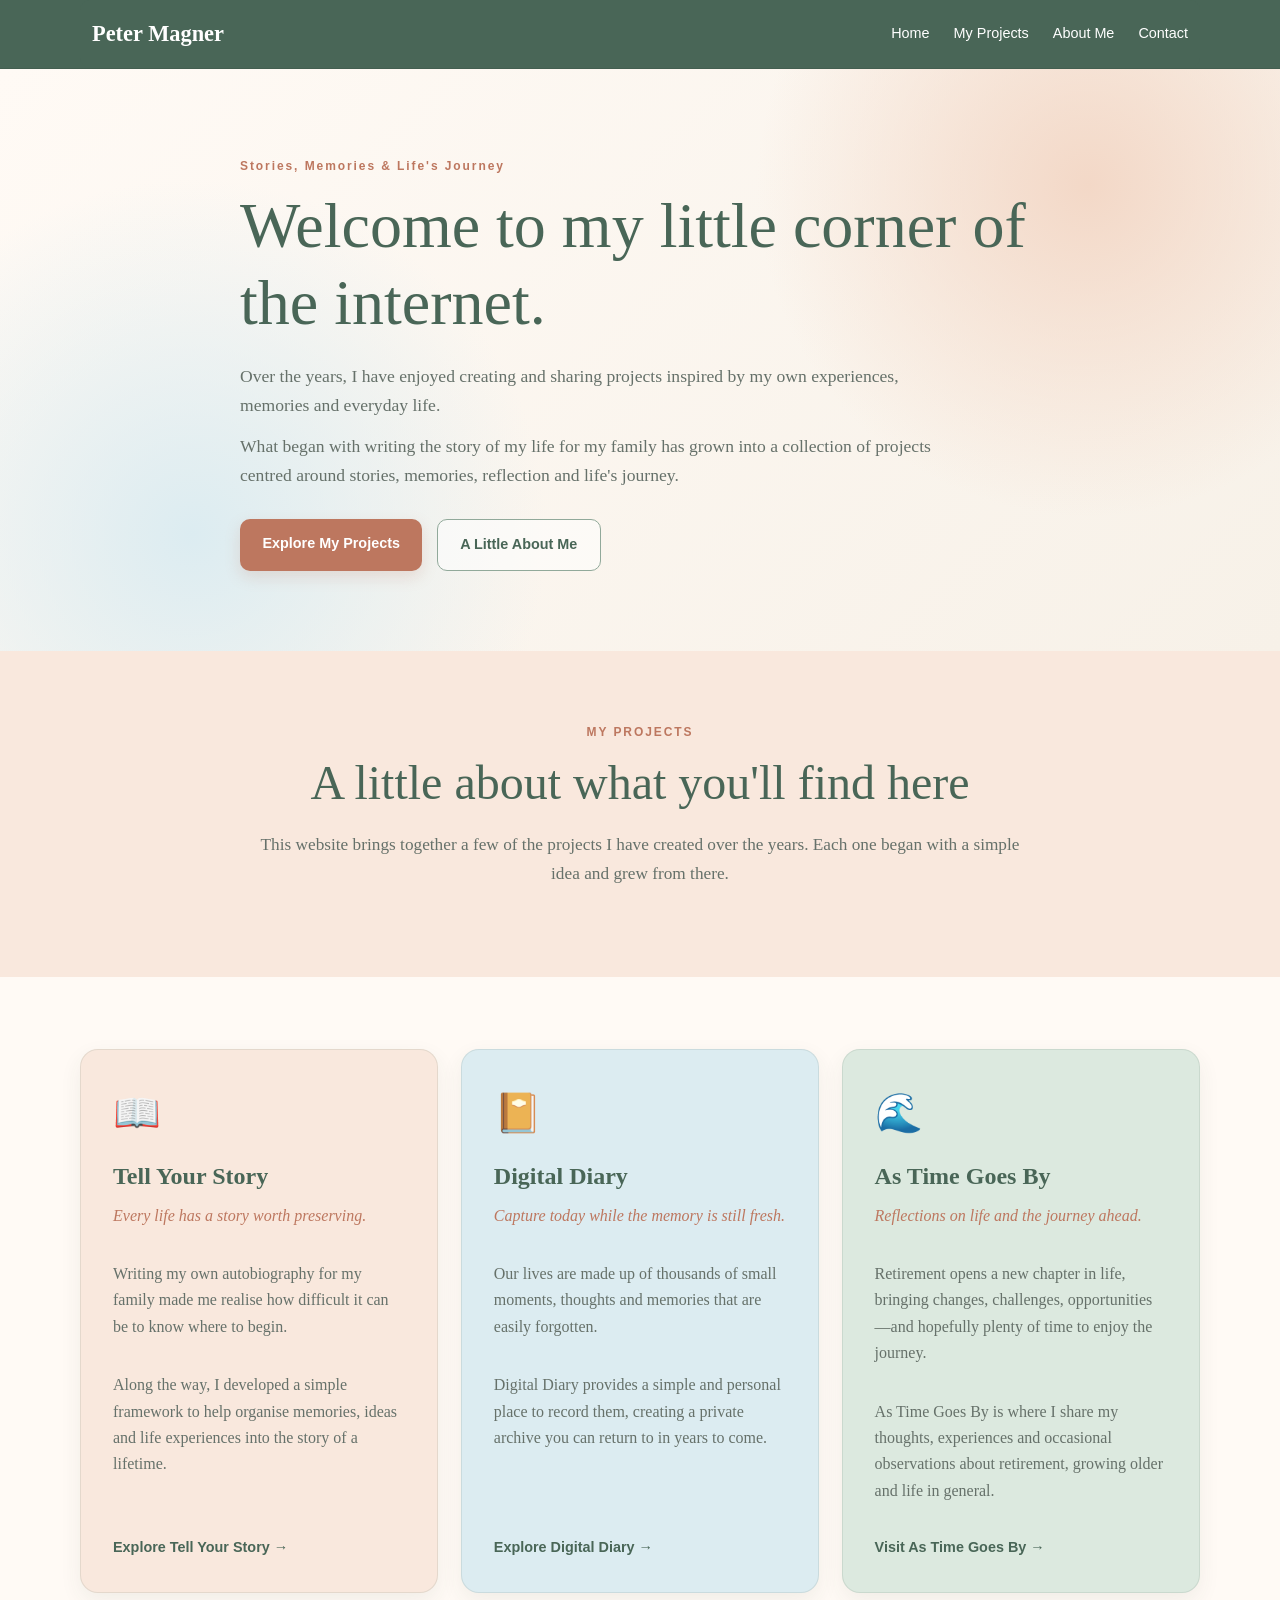
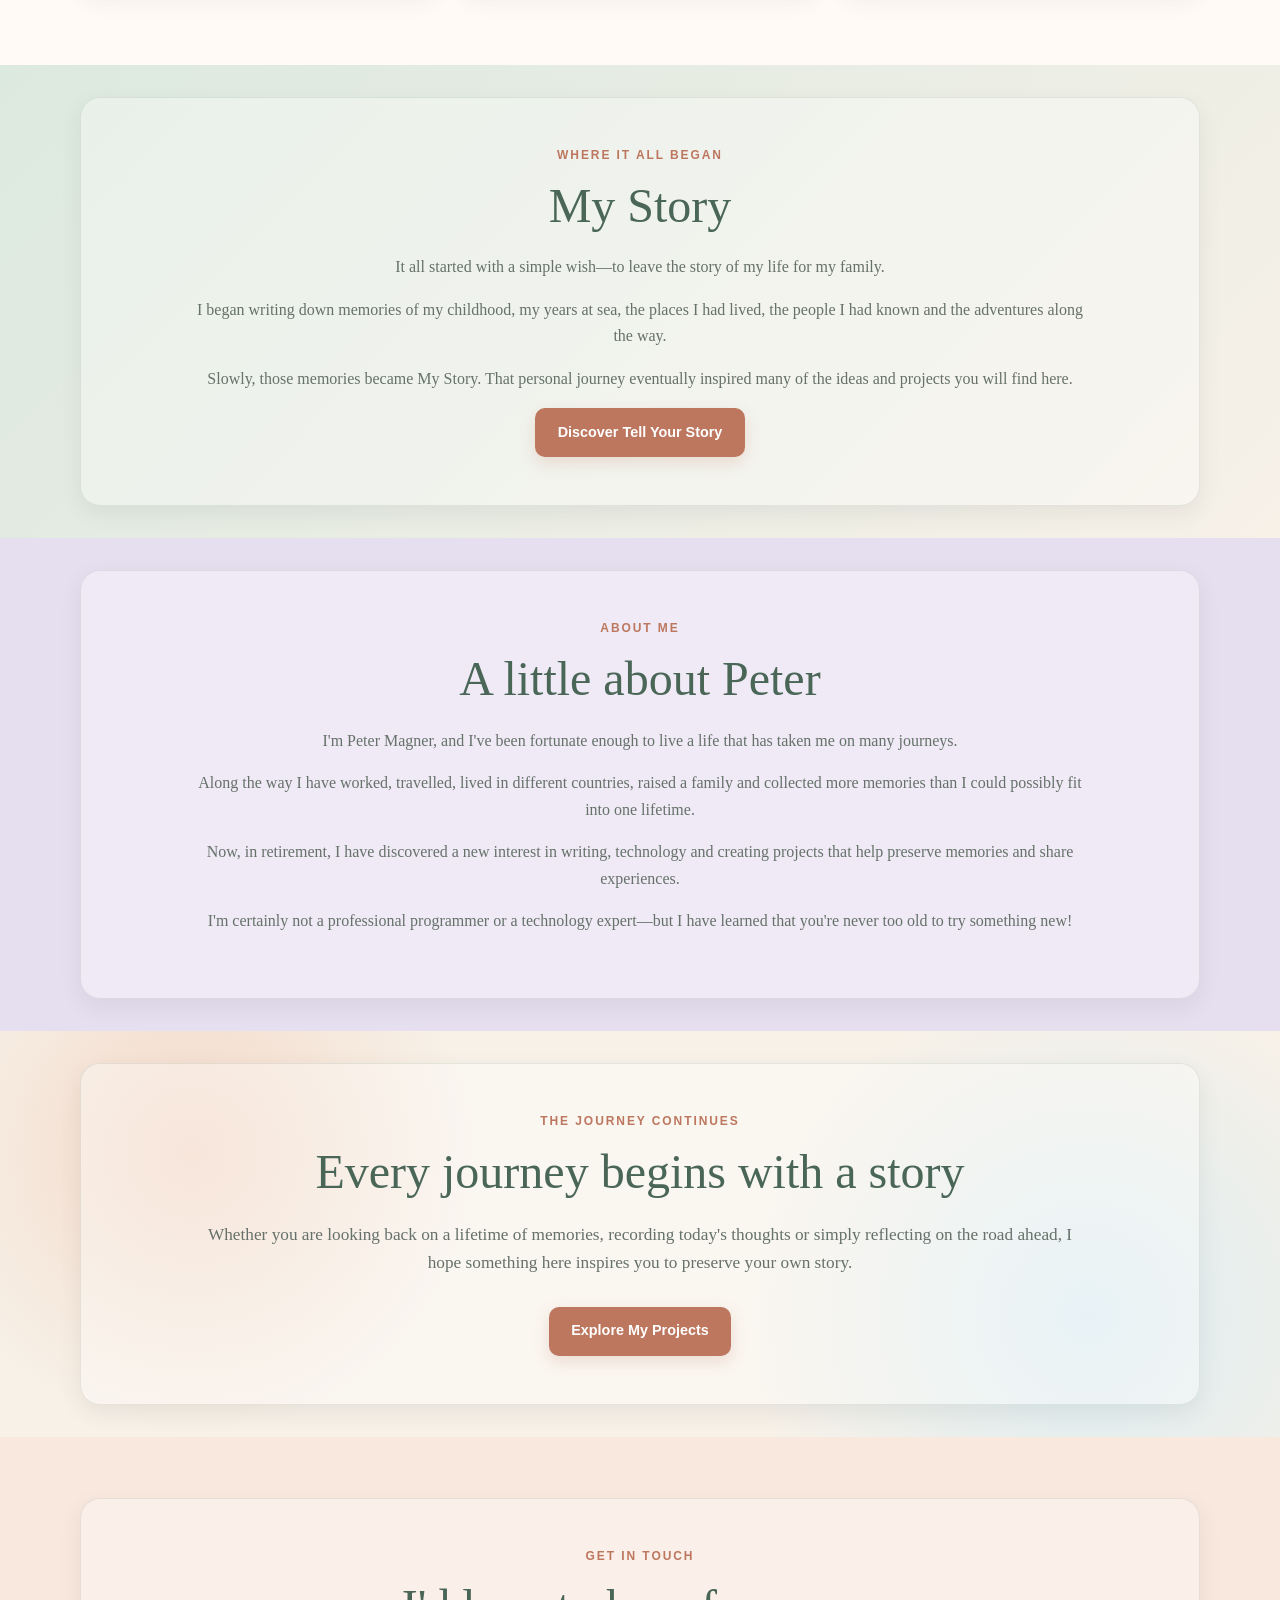
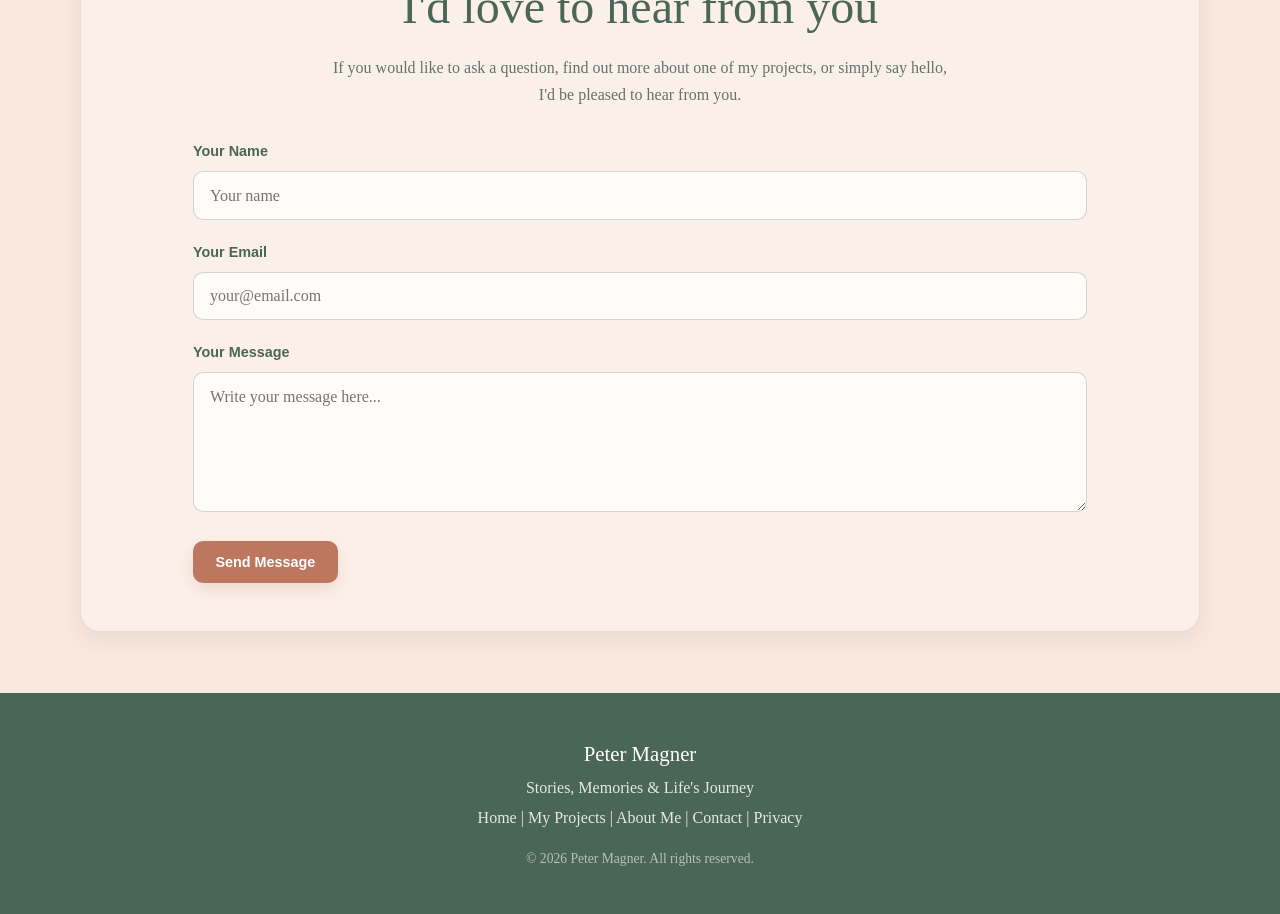
==== index.html @ 76f348f9 "Improve SEO metadata and sitemap" ====
<!DOCTYPE html>
<html lang="en">
<head>
  <meta charset="UTF-8">
  <meta name="viewport" content="width=device-width, initial-scale=1.0">

  <!-- Basic SEO -->
  <meta name="description" content="Peter Magner's personal home on the web. Explore projects about writing your life story, preserving memories, keeping a digital diary and reflections on retirement and life.">

  <meta name="author" content="Peter Magner">
  <meta name="robots" content="index, follow">
  <link rel="canonical" href="https://petermagner.com/">

  <meta property="og:url" content="https://petermagner.com/">
  <meta property="og:site_name" content="Peter Magner">

  <!-- Open Graph / Social Sharing -->
  <meta property="og:title" content="Peter Magner | Stories, Memories & Life's Journey">
  <meta property="og:description" content="Stories, memories, life and the projects created to help preserve them. Explore Tell Your Story, Digital Diary and As Time Goes By.">
  <meta property="og:type" content="website">
  <meta name="twitter:card" content="summary_large_image">
  <meta name="twitter:title" content="Peter Magner | Stories, Memories & Life's Journey">
  <meta name="twitter:description" content="Stories, memories and life's journey. Explore Peter Magner's projects for preserving and sharing life's stories.">
  <meta name="twitter:image" content="https://petermagner.com/images/peter-magner-sharing.png">
  <!-- Social sharing image -->
  <meta property="og:image" content="https://petermagner.com/images/peter-magner-sharing.png">

  <title>Peter Magner | Stories, Memories & Life's Journey</title>
  <link rel="icon" type="image/png" href="images/pm-favicon.png">
  <!-- Favicon and App Icons -->
  <link rel="icon" href="images/favicon.ico">

  <link rel="icon" type="image/png" sizes="16x16"
        href="images/favicon-16x16.png">

  <link rel="icon" type="image/png" sizes="32x32"
        href="images/favicon-32x32.png">

  <link rel="icon" type="image/png" sizes="192x192"
        href="images/favicon-192x192.png">

  <link rel="icon" type="image/png" sizes="512x512"
        href="images/favicon-512x512.png">
  <link rel="stylesheet" href="style.css">
  
</head>

<body>

  <!-- Navigation -->
  <header class="site-header">
    <div class="container nav-container">
      <a href="#" class="logo">Peter Magner</a>

      <nav class="navigation">
        <a href="#home">Home</a>
        <a href="#projects">My Projects</a>
        <a href="#about">About Me</a>
        <a href="#contact">Contact</a>
      </nav>
    </div>
  </header>

  <main>

    <!-- Hero -->
    <section id="home" class="hero">
      <div class="container hero-content">
        <p class="eyebrow">Stories, Memories & Life's Journey</p>

        <h1>Welcome to my little corner of the internet.</h1>

        <p class="hero-text">
          Over the years, I have enjoyed creating and sharing projects inspired
          by my own experiences, memories and everyday life.
        </p>

        <p class="hero-text">
          What began with writing the story of my life for my family has grown
          into a collection of projects centred around stories, memories,
          reflection and life's journey.
        </p>

        <div class="hero-buttons">
          <a href="#projects" class="button button-primary">Explore My Projects</a>
          <a href="#about" class="button button-secondary">A Little About Me</a>
        </div>
      </div>
    </section>


    <!-- Introduction -->
    <section class="section introduction">
      <div class="container narrow">
        <p class="eyebrow">MY PROJECTS</p>

        <h2>A little about what you'll find here</h2>

        <p>
          This website brings together a few of the projects I have created over
          the years. Each one began with a simple idea and grew from there.
        </p>
      </div>
    </section>


    <!-- Projects -->
    <section id="projects" class="section projects">
      <div class="container">
        <div class="project-grid">

          <!-- Tell Your Story -->
          <article class="project-card">
            <div class="project-icon">📖</div>
            <h3>Tell Your Story</h3>
            <p class="project-tagline">Every life has a story worth preserving.</p>

            <p>
              Writing my own autobiography for my family made me realise how
              difficult it can be to know where to begin.
            </p>

            <p>
              Along the way, I developed a simple framework to help organise
              memories, ideas and life experiences into the story of a lifetime.
            </p>

            <a href="https://pmnoos.github.io/autobiography-landing/" class="text-link">
              Explore Tell Your Story →
            </a>
          </article>


          <!-- Digital Diary -->
          <article class="project-card">
            <div class="project-icon">📔</div>
            <h3>Digital Diary</h3>
            <p class="project-tagline">Capture today while the memory is still fresh.</p>

            <p>
              Our lives are made up of thousands of small moments, thoughts and
              memories that are easily forgotten.
            </p>

            <p>
              Digital Diary provides a simple and personal place to record them,
              creating a private archive you can return to in years to come.
            </p>

            <a href="https://pmnoos.github.io/diary_app-landing/" class="text-link">
              Explore Digital Diary →
            </a>
          </article>


          <!-- As Time Goes By -->
          <article class="project-card">
            <div class="project-icon">🌊</div>
            <h3>As Time Goes By</h3>
            <p class="project-tagline">Reflections on life and the journey ahead.</p>

            <p>
              Retirement opens a new chapter in life, bringing changes,
              challenges, opportunities—and hopefully plenty of time to enjoy
              the journey.
            </p>

            <p>
              As Time Goes By is where I share my thoughts, experiences and
              occasional observations about retirement, growing older and life
              in general.
            </p>

            <a href="https://blog-1b30f3bf.fastapicloud.dev/" class="text-link">
              Visit As Time Goes By →
            </a>
          </article>

        </div>
      </div>
    </section>


    <!-- Where It All Began -->
    <section class="section story-origin">
      <div class="container">
        <div class="feature-panel">
        <p class="eyebrow">WHERE IT ALL BEGAN</p>

        <h2>My Story</h2>

        <p>
          It all started with a simple wish—to leave the story of my life for
          my family.
        </p>

        <p>
          I began writing down memories of my childhood, my years at sea, the
          places I had lived, the people I had known and the adventures along
          the way.
        </p>

        <p>
          Slowly, those memories became My Story. That personal journey
          eventually inspired many of the ideas and projects you will find here.
        </p>

        <a href="https://pmnoos.github.io/autobiography-landing/" class="button button-primary">
          Discover Tell Your Story
        </a>
        </div>
      </div>
    </section>


    <!-- About -->
    <section id="about" class="section about">
      <div class="container">
        <div class="feature-panel">
        <p class="eyebrow">ABOUT ME</p>

        <h2>A little about Peter</h2>

        <p>
          I'm Peter Magner, and I've been fortunate enough to live a life that
          has taken me on many journeys.
        </p>

        <p>
          Along the way I have worked, travelled, lived in different countries,
          raised a family and collected more memories than I could possibly fit
          into one lifetime.
        </p>

        <p>
          Now, in retirement, I have discovered a new interest in writing,
          technology and creating projects that help preserve memories and
          share experiences.
        </p>

        <p>
          I'm certainly not a professional programmer or a technology expert—but
          I have learned that you're never too old to try something new!
        </p>
        </div>
      </div>
    </section>


    <!-- Closing -->
    <!-- Closing -->
<section class="section closing">
      <div class="container">
        <div class="feature-panel">
        <p class="eyebrow">THE JOURNEY CONTINUES</p>

        <h2>Every journey begins with a story</h2>

        <p>
          Whether you are looking back on a lifetime of memories, recording
          today's thoughts or simply reflecting on the road ahead, I hope
          something here inspires you to preserve your own story.
        </p>

        <a href="#projects" class="button button-primary">Explore My Projects</a>
        </div>
      </div>
    </section>
<!-- Contact -->
<section id="contact" class="section contact">
  <div class="container">
    <div class="feature-panel contact-panel">

      <p class="eyebrow">GET IN TOUCH</p>

      <h2>I'd love to hear from you</h2>

      <p class="contact-intro">
        If you would like to ask a question, find out more about one of my
        projects, or simply say hello, I'd be pleased to hear from you.
      </p>

      <form
        class="contact-form"
        action="https://formspree.io/f/xvkpyqal"
        method="POST"
>

        <div class="form-group">
          <label for="name">Your Name</label>
          <input
            type="text"
            id="name"
            name="name"
            placeholder="Your name"
            required
          >
        </div>

        <div class="form-group">
          <label for="email">Your Email</label>
          <input
            type="email"
            id="email"
            name="email"
            placeholder="your@email.com"
            required
          >
        </div>

        <div class="form-group">
          <label for="message">Your Message</label>
          <textarea
            id="message"
            name="message"
            rows="6"
            placeholder="Write your message here..."
            required
          ></textarea>
        </div>

        <button type="submit" class="button button-primary">
          Send Message
        </button>

      </form>

    </div>
  </div>
</section>
  </main>


  <!-- Footer -->
<footer class="site-footer">
  <div class="container">

    <p class="footer-name">Peter Magner</p>

    <p class="footer-tagline">
      Stories, Memories & Life's Journey
    </p>

    <nav class="footer-nav" aria-label="Footer navigation">
      <a href="#home">Home</a> |
      <a href="#projects">My Projects</a> |
      <a href="#about">About Me</a> |
      <a href="#contact">Contact</a> |
      <a href="privacy.html">Privacy</a>
    </nav>

    <p class="copyright">
      © 2026 Peter Magner. All rights reserved.
    </p>

  </div>
</footer>

</body>
</html>
---- style.css ----
/* ========================================
   Peter Magner – Personal Website
   Stories, Memories & Life's Journey
   ======================================== */

:root {
  --cream: #f7f1e8;
  --warm-white: #fffaf5;
  --peach: #f3d8c7;
  --peach-light: #f9e8dd;
  --sage-light: #dce9df;
  --sage: #91a99a;
  --sage-dark: #496657;
  --blue-light: #dcecf1;
  --blue: #7fa6b2;
  --lavender: #e6dff0;
  --terracotta: #bd775f;
  --gold: #d6ad63;
  --text: #3d4842;
  --muted-text: #66716a;
  --border: rgba(73, 102, 87, 0.12);
}

* {
  box-sizing: border-box;
}

html {
  scroll-behavior: smooth;
}

body {
  margin: 0;
  font-family: Georgia, "Times New Roman", serif;
  background: var(--cream);
  color: var(--text);
  line-height: 1.65;
}

a {
  color: inherit;
  text-decoration: none;
}

.container {
  width: min(1120px, 90%);
  margin: 0 auto;
}

.narrow {
  width: min(760px, 90%);
}

/* ---------- Navigation ---------- */

.site-header {
  width: 100%;
  background: var(--sage-dark); 
  border-bottom: 1px solid rgba(0, 0, 0, 0.08);
  position: sticky;
  top: 0;
  z-index: 100;
}

.nav-container {
  background-color:var(--sage-dark); 
  min-height: 68px;
  display: flex;
  align-items: center;
  justify-content: space-between;
  gap: 2rem;
  border-radius: 10px;
  padding-inline: 12px;
}


.logo {
  font-size: 1.4rem;
  font-weight: bold;
  color: #ffffff;
}

.navigation {
  display: flex;
  gap: 1.5rem;
  font-family: Arial, sans-serif;
  font-size: 0.9rem;
  color: #ffffff;
}

.navigation a:hover {
  color: var(--gold-light);
}
/* ---------- Headings ---------- */

.eyebrow {
  margin: 0 0 0.7rem;
  font-family: Arial, sans-serif;
  font-size: 0.75rem;
  font-weight: bold;
  letter-spacing: 0.16em;
  color: var(--terracotta);
}

h1,
h2,
h3 {
  color: var(--sage-dark);
  line-height: 1.2;
}

h1 {
  margin: 0 0 1.25rem;
  font-size: clamp(2.6rem, 5vw, 4.6rem);
  font-weight: normal;
}

h2 {
  margin: 0 0 1.25rem;
  font-size: clamp(2rem, 4vw, 3rem);
  font-weight: normal;
}

h3 {
  margin: 0 0 0.75rem;
  font-size: 1.5rem;
}

/* ---------- Hero ---------- */

.hero {
  padding: 5.5rem 0 5rem;
  background:
    radial-gradient(circle at 85% 20%, var(--peach) 0, transparent 28%),
    radial-gradient(circle at 15% 80%, var(--blue-light) 0, transparent 30%),
    linear-gradient(135deg, var(--warm-white), var(--cream));
}

.hero-content {
  max-width: 800px;
}

.hero-text {
  max-width: 700px;
  margin: 0 0 0.8rem;
  font-size: 1.1rem;
  color: var(--muted-text);
}

.hero-buttons {
  display: flex;
  flex-wrap: wrap;
  gap: 0.9rem;
  margin-top: 1.8rem;
}

/* ---------- Buttons ---------- */

.button {
  display: inline-block;
  padding: 0.8rem 1.4rem;
  border-radius: 10px;
  font-family: Arial, sans-serif;
  font-size: 0.9rem;
  font-weight: bold;
  transition: transform 0.2s ease, background 0.2s ease;
}

.button:hover {
  transform: translateY(-2px);
}

.button-primary {
  background: var(--terracotta);
  color: white;
  box-shadow: 0 6px 16px rgba(189, 119, 95, 0.2);
}

.button-primary:hover {
  background: var(--sage-dark);
}

.button-secondary {
  background: rgba(255, 255, 255, 0.55);
  border: 1px solid var(--sage);
  color: var(--sage-dark);
}

.button-secondary:hover {
  background: var(--sage-light);
}

/* ---------- General Sections ---------- */

.section {
  padding: 4.5rem 0;
}

.story-origin,
.about,
.closing {
  padding: 2rem 0;
}

/* ---------- Introduction ---------- */

.introduction {
  text-align: center;
  background: var(--peach-light);
}

.introduction p:last-child {
  color: var(--muted-text);
  font-size: 1.08rem;
}

/* ---------- Projects ---------- */

.projects {
  background: var(--warm-white);
}

.project-grid {
  display: grid;
  grid-template-columns: repeat(3, 1fr);
  gap: 1.4rem;
}

.project-card {
  display: flex;
  flex-direction: column;
  padding: 2rem;
  border-radius: 18px;
  border: 1px solid var(--border);
  box-shadow: 0 8px 22px rgba(53, 64, 58, 0.07);
  transition: transform 0.25s ease, box-shadow 0.25s ease;
}

/* Give each project its own colour */

.project-card:nth-child(1) {
  background: var(--peach-light);
}

.project-card:nth-child(2) {
  background: var(--blue-light);
}

.project-card:nth-child(3) {
  background: var(--sage-light);
}

.project-card:hover {
  transform: translateY(-5px);
  box-shadow: 0 16px 32px rgba(53, 64, 58, 0.12);
}

.project-icon {
  margin-bottom: 1rem;
  font-size: 2.4rem;
}

.project-tagline {
  margin-top: 0;
  font-style: italic;
  color: var(--terracotta);
}

.project-card p:not(.project-tagline) {
  color: var(--muted-text);
}

.text-link {
  margin-top: auto;
  padding-top: 1rem;
  font-family: Arial, sans-serif;
  font-size: 0.9rem;
  font-weight: bold;
  color: var(--sage-dark);
}

.text-link:hover {
  color: var(--terracotta);
}
/* ---------- Large Feature Panels ---------- */

.feature-panel {
  width: 100%;
  max-width: 1120px;
  margin: 0 auto;
  padding: 3rem 10%;
  text-align: center;
  border-radius: 20px;
  border: 1px solid var(--border);
  box-shadow: 0 8px 22px rgba(53, 64, 58, 0.08);
}

.story-origin .feature-panel {
  background: rgba(255, 255, 255, 0.35);
}

.about .feature-panel {
  background: rgba(255, 255, 255, 0.35);
}

.closing .feature-panel {
  background: rgba(255, 255, 255, 0.35);
}
/* ---------- Where It All Began ---------- */

.story-origin {
  text-align: center;
  background:
    linear-gradient(135deg, var(--sage-light), var(--cream));
}

.story-origin p:not(.eyebrow) {
  color: var(--muted-text);
}

/* ---------- About ---------- */

.about {
  text-align: center;
  background: var(--lavender);
}

.about p:not(.eyebrow) {
  color: var(--muted-text);
}

/* ---------- Closing ---------- */

.closing {
  text-align: center;
  background:
    radial-gradient(circle at 15% 30%, var(--peach) 0, transparent 25%),
    radial-gradient(circle at 85% 70%, var(--blue-light) 0, transparent 30%),
    var(--cream);
}

.closing p:not(.eyebrow) {
  margin-bottom: 1.8rem;
  color: var(--muted-text);
  font-size: 1.08rem;
}
/* ---------- Contact ---------- */

.contact {
  background: var(--peach-light);
  padding: 3.8rem 0;
}

.contact-panel {
  margin: 0 auto;
  padding: 3rem 10%;
  background: rgba(255, 255, 255, 0.35);
  text-align: center;
}

.contact-intro {
  max-width: 620px;
  margin: 0 auto 2rem;
  color: var(--muted-text);
}

.contact-form {
  max-width: 100%;
  margin: 0 auto;
  text-align: left;
}

.form-group {
  margin-bottom: 1.3rem;
}

.form-group label {
  display: block;
  margin-bottom: 0.45rem;
  font-family: Arial, sans-serif;
  font-size: 0.9rem;
  font-weight: bold;
  color: var(--sage-dark);
}

.form-group input,
.form-group textarea {
  width: 100%;
  padding: 0.9rem 1rem;
  border: 1px solid rgba(73, 102, 87, 0.25);
  border-radius: 10px;
  background: rgba(255, 255, 255, 0.7);
  color: var(--text);
  font-family: inherit;
  font-size: 1rem;
}

.form-group input:focus,
.form-group textarea:focus {
  outline: none;
  border-color: var(--terracotta);
  box-shadow: 0 0 0 3px rgba(189, 119, 95, 0.15);
}

.form-group textarea {
  resize: vertical;
  min-height: 140px;
}

.contact-form button {
  border: none;
  cursor: pointer;
}
/* ---------- Footer ---------- */

.site-footer {
  padding: 2.5rem 0;
  text-align: center;
  background: var(--sage-dark);
  color: rgba(255, 255, 255, 0.85);
}

.footer-name {
  margin: 0 0 0.25rem;
  font-size: 1.3rem;
  color: white;
}

.site-footer p {
  margin: 0.25rem 0;
}

.copyright {
  margin-top: 1rem !important;
  font-size: 0.85rem;
  opacity: 0.7;
}

/* ---------- Responsive ---------- */

@media (max-width: 800px) {
  .nav-container {
    padding: 0.9rem 0;
    flex-direction: column;
    gap: 0.7rem;
  }

  .navigation {
    flex-wrap: wrap;
    justify-content: center;
    gap: 0.9rem 1.2rem;
  }

  .hero {
    padding: 4.5rem 0;
  }

  .section {
    padding: 3.5rem 0;
  }

  .project-grid {
    grid-template-columns: 1fr;
  }
}

@media (max-width: 480px) {
  .project-card {
    padding: 1.6rem;
  }

  .hero-buttons {
    flex-direction: column;
    align-items: flex-start;
  }
}
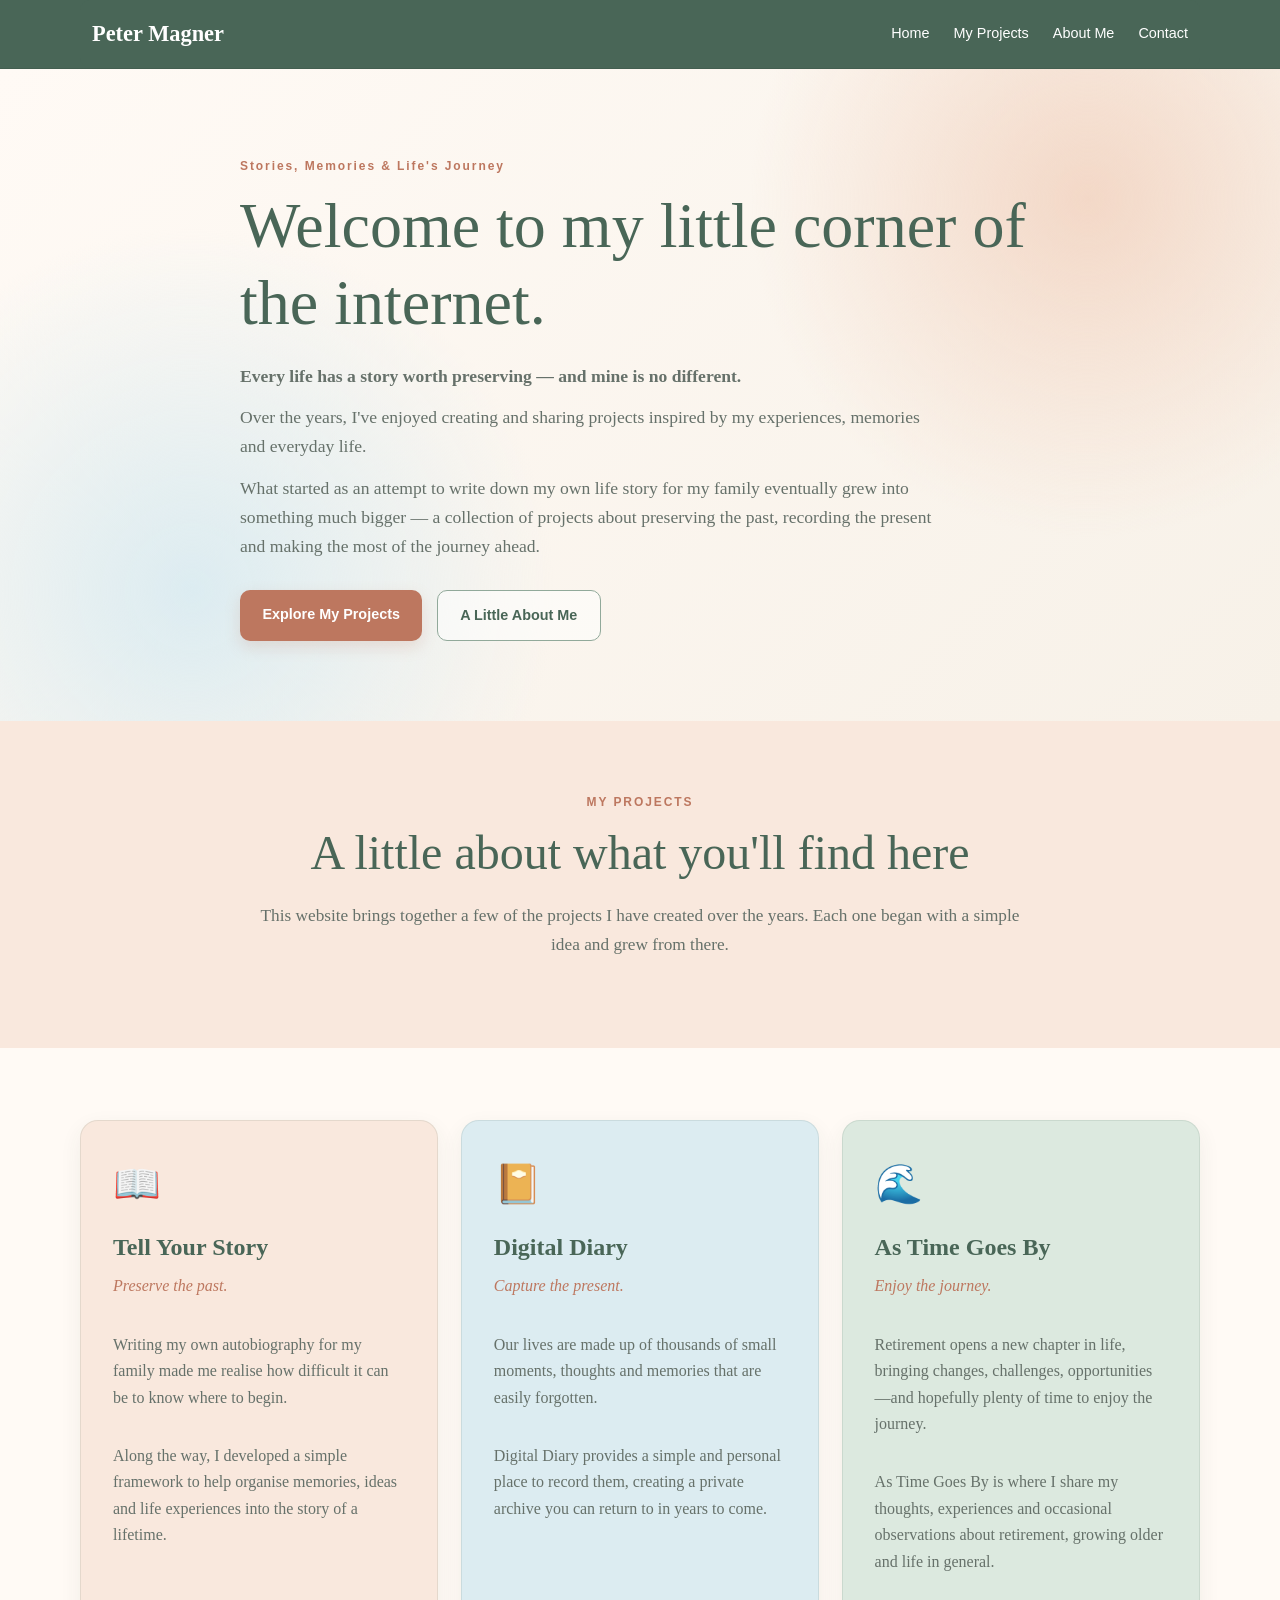
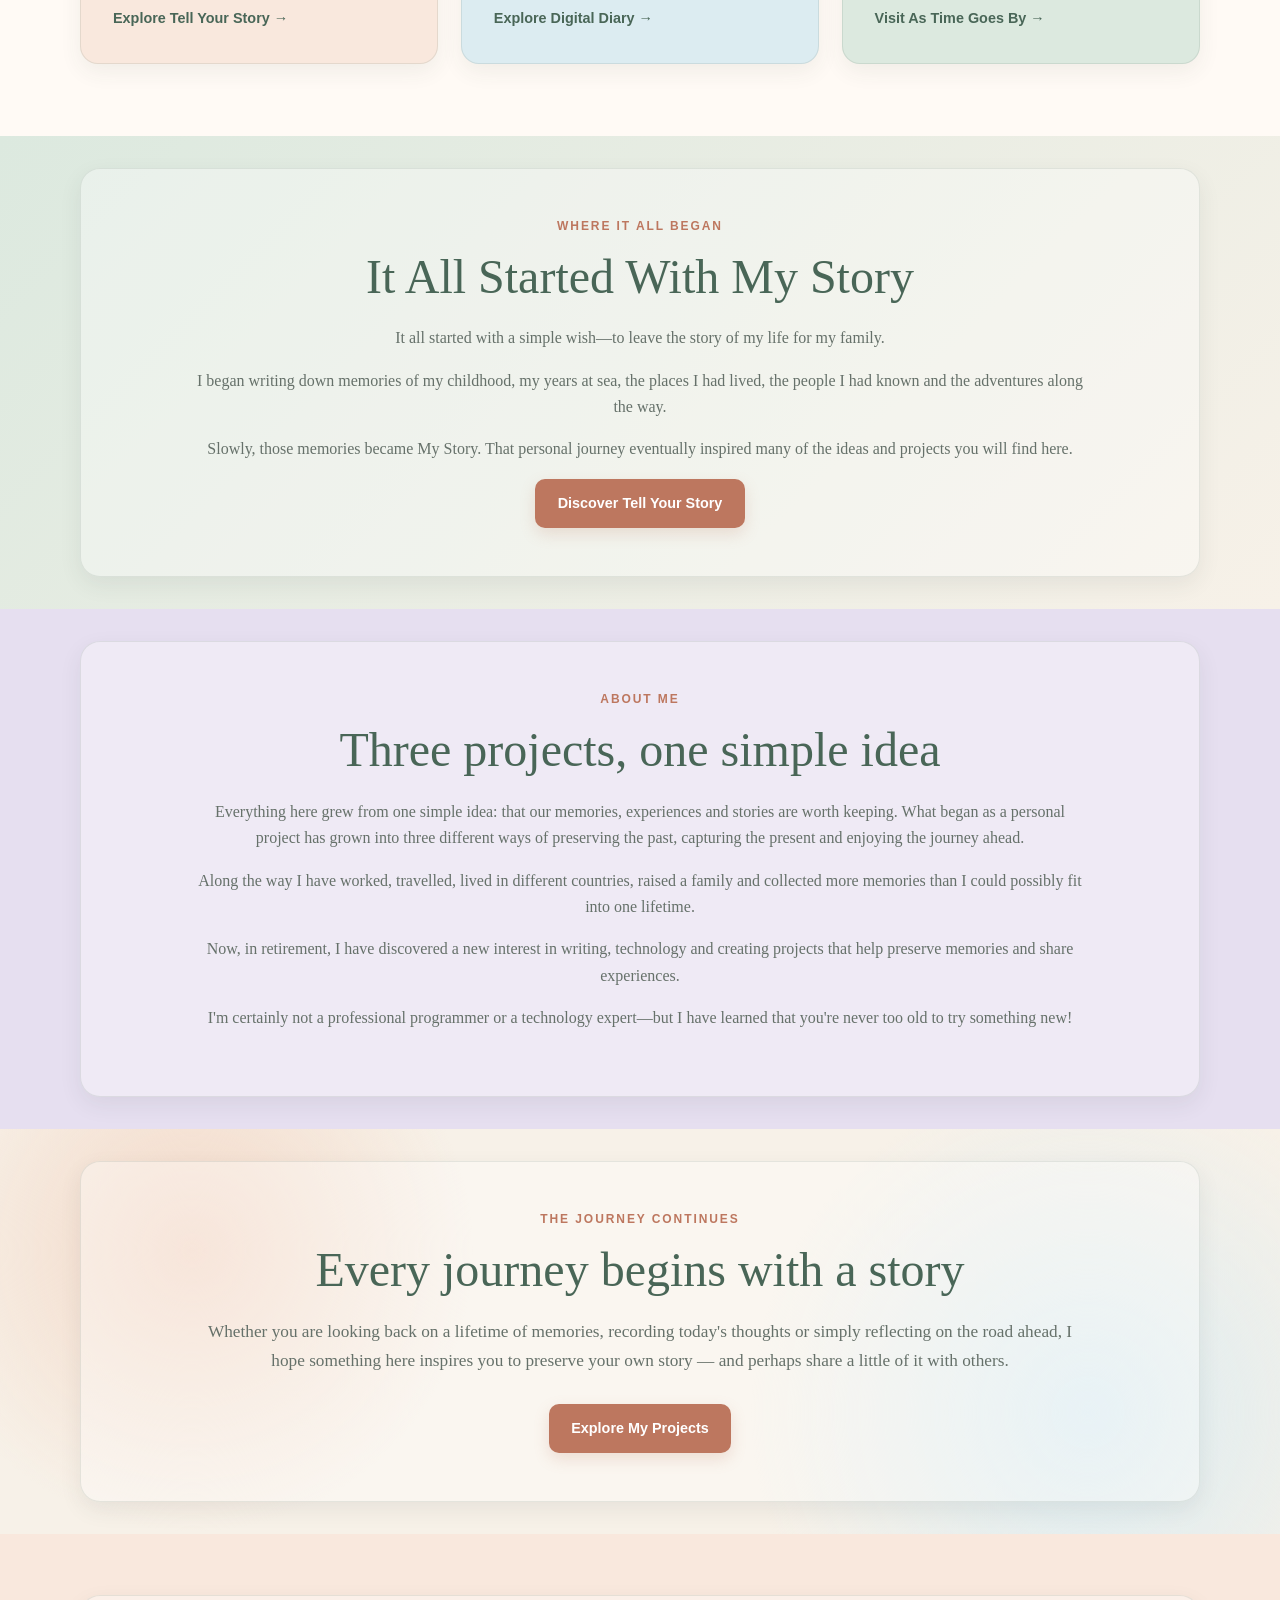
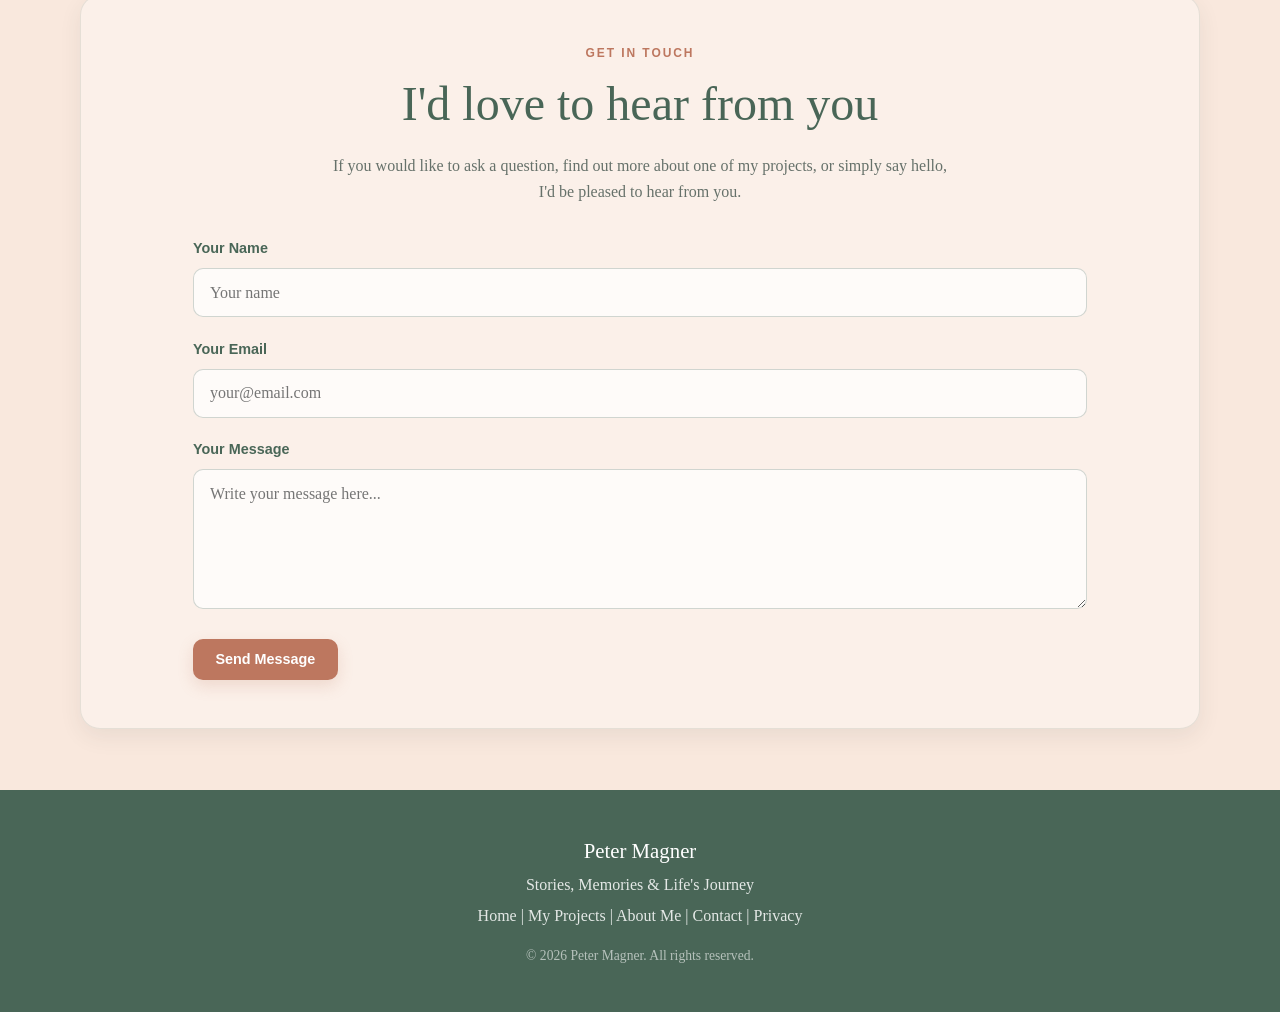
==== commit fb9f3790: "Improve homepage marketing message" ====
--- a/index.html
+++ b/index.html
@@ -71,16 +71,20 @@
 
         <h1>Welcome to my little corner of the internet.</h1>
 
-        <p class="hero-text">
-          Over the years, I have enjoyed creating and sharing projects inspired
-          by my own experiences, memories and everyday life.
-        </p>
-
-        <p class="hero-text">
-          What began with writing the story of my life for my family has grown
-          into a collection of projects centred around stories, memories,
-          reflection and life's journey.
-        </p>
+       <p class="hero-text">
+      <strong>Every life has a story worth preserving — and mine is no different.</strong>
+      </p>
+
+      <p class="hero-text">
+        Over the years, I've enjoyed creating and sharing projects inspired by my
+        experiences, memories and everyday life.
+      </p>
+
+    <p class="hero-text">
+      What started as an attempt to write down my own life story for my family
+      eventually grew into something much bigger — a collection of projects about
+      preserving the past, recording the present and making the most of the journey ahead.
+    </p>
 
         <div class="hero-buttons">
           <a href="#projects" class="button button-primary">Explore My Projects</a>
@@ -114,7 +118,7 @@
           <article class="project-card">
             <div class="project-icon">📖</div>
             <h3>Tell Your Story</h3>
-            <p class="project-tagline">Every life has a story worth preserving.</p>
+       <p class="project-tagline">Preserve the past.</p>
 
             <p>
               Writing my own autobiography for my family made me realise how
@@ -136,7 +140,7 @@
           <article class="project-card">
             <div class="project-icon">📔</div>
             <h3>Digital Diary</h3>
-            <p class="project-tagline">Capture today while the memory is still fresh.</p>
+            <p class="project-tagline">Capture the present.</p>
 
             <p>
               Our lives are made up of thousands of small moments, thoughts and
@@ -158,7 +162,7 @@
           <article class="project-card">
             <div class="project-icon">🌊</div>
             <h3>As Time Goes By</h3>
-            <p class="project-tagline">Reflections on life and the journey ahead.</p>
+           <p class="project-tagline">Enjoy the journey.</p>
 
             <p>
               Retirement opens a new chapter in life, bringing changes,
@@ -188,7 +192,7 @@
         <div class="feature-panel">
         <p class="eyebrow">WHERE IT ALL BEGAN</p>
 
-        <h2>My Story</h2>
+        <h2>It All Started With My Story</h2>
 
         <p>
           It all started with a simple wish—to leave the story of my life for
@@ -220,13 +224,14 @@
         <div class="feature-panel">
         <p class="eyebrow">ABOUT ME</p>
 
-        <h2>A little about Peter</h2>
-
-        <p>
-          I'm Peter Magner, and I've been fortunate enough to live a life that
-          has taken me on many journeys.
-        </p>
-
+       <h2>Three projects, one simple idea</h2>
+
+        <p>
+        Everything here grew from one simple idea: that our memories, experiences
+        and stories are worth keeping. What began as a personal project has grown
+        into three different ways of preserving the past, capturing the present
+        and enjoying the journey ahead.
+      </p>
         <p>
           Along the way I have worked, travelled, lived in different countries,
           raised a family and collected more memories than I could possibly fit
@@ -257,10 +262,11 @@
 
         <h2>Every journey begins with a story</h2>
 
-        <p>
-          Whether you are looking back on a lifetime of memories, recording
-          today's thoughts or simply reflecting on the road ahead, I hope
-          something here inspires you to preserve your own story.
+          <p>
+          Whether you are looking back on a lifetime of memories, recording today's
+          thoughts or simply reflecting on the road ahead, I hope something here
+          inspires you to preserve your own story — and perhaps share a little of it
+          with others.
         </p>
 
         <a href="#projects" class="button button-primary">Explore My Projects</a>
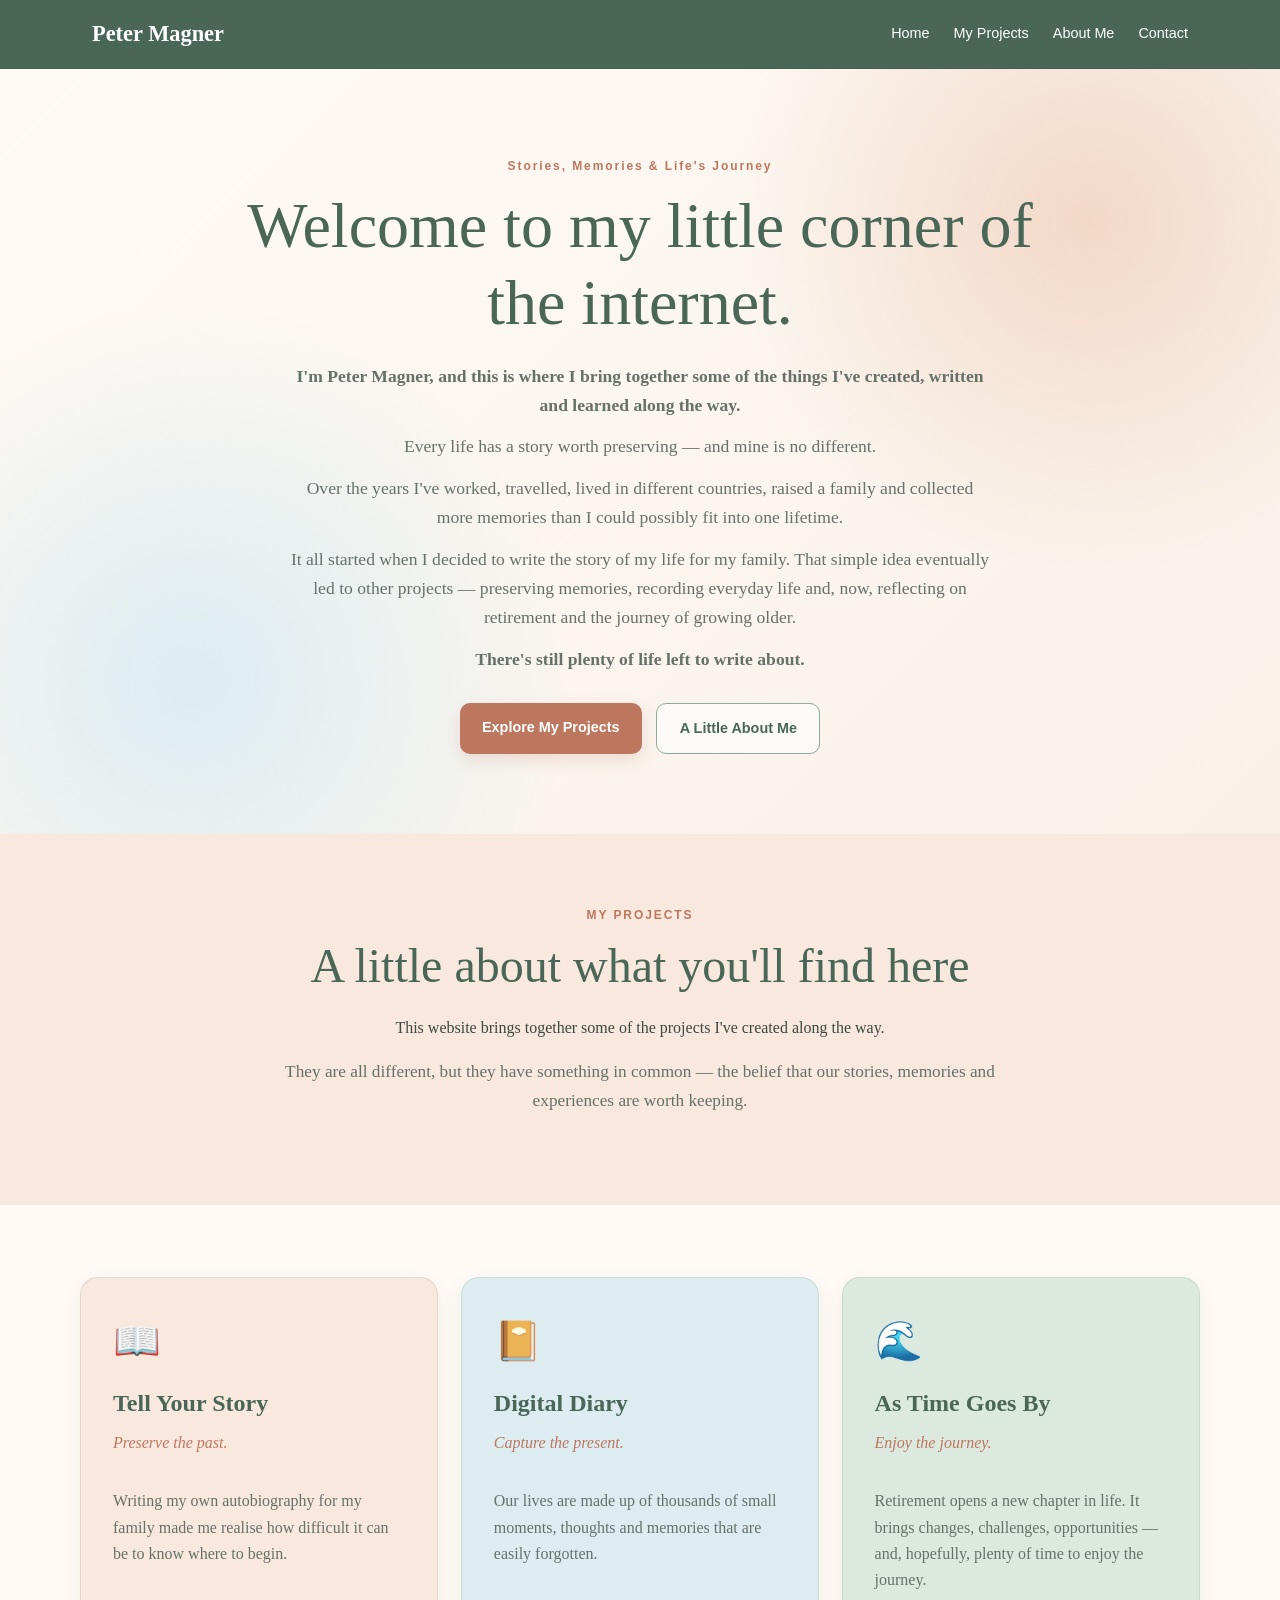
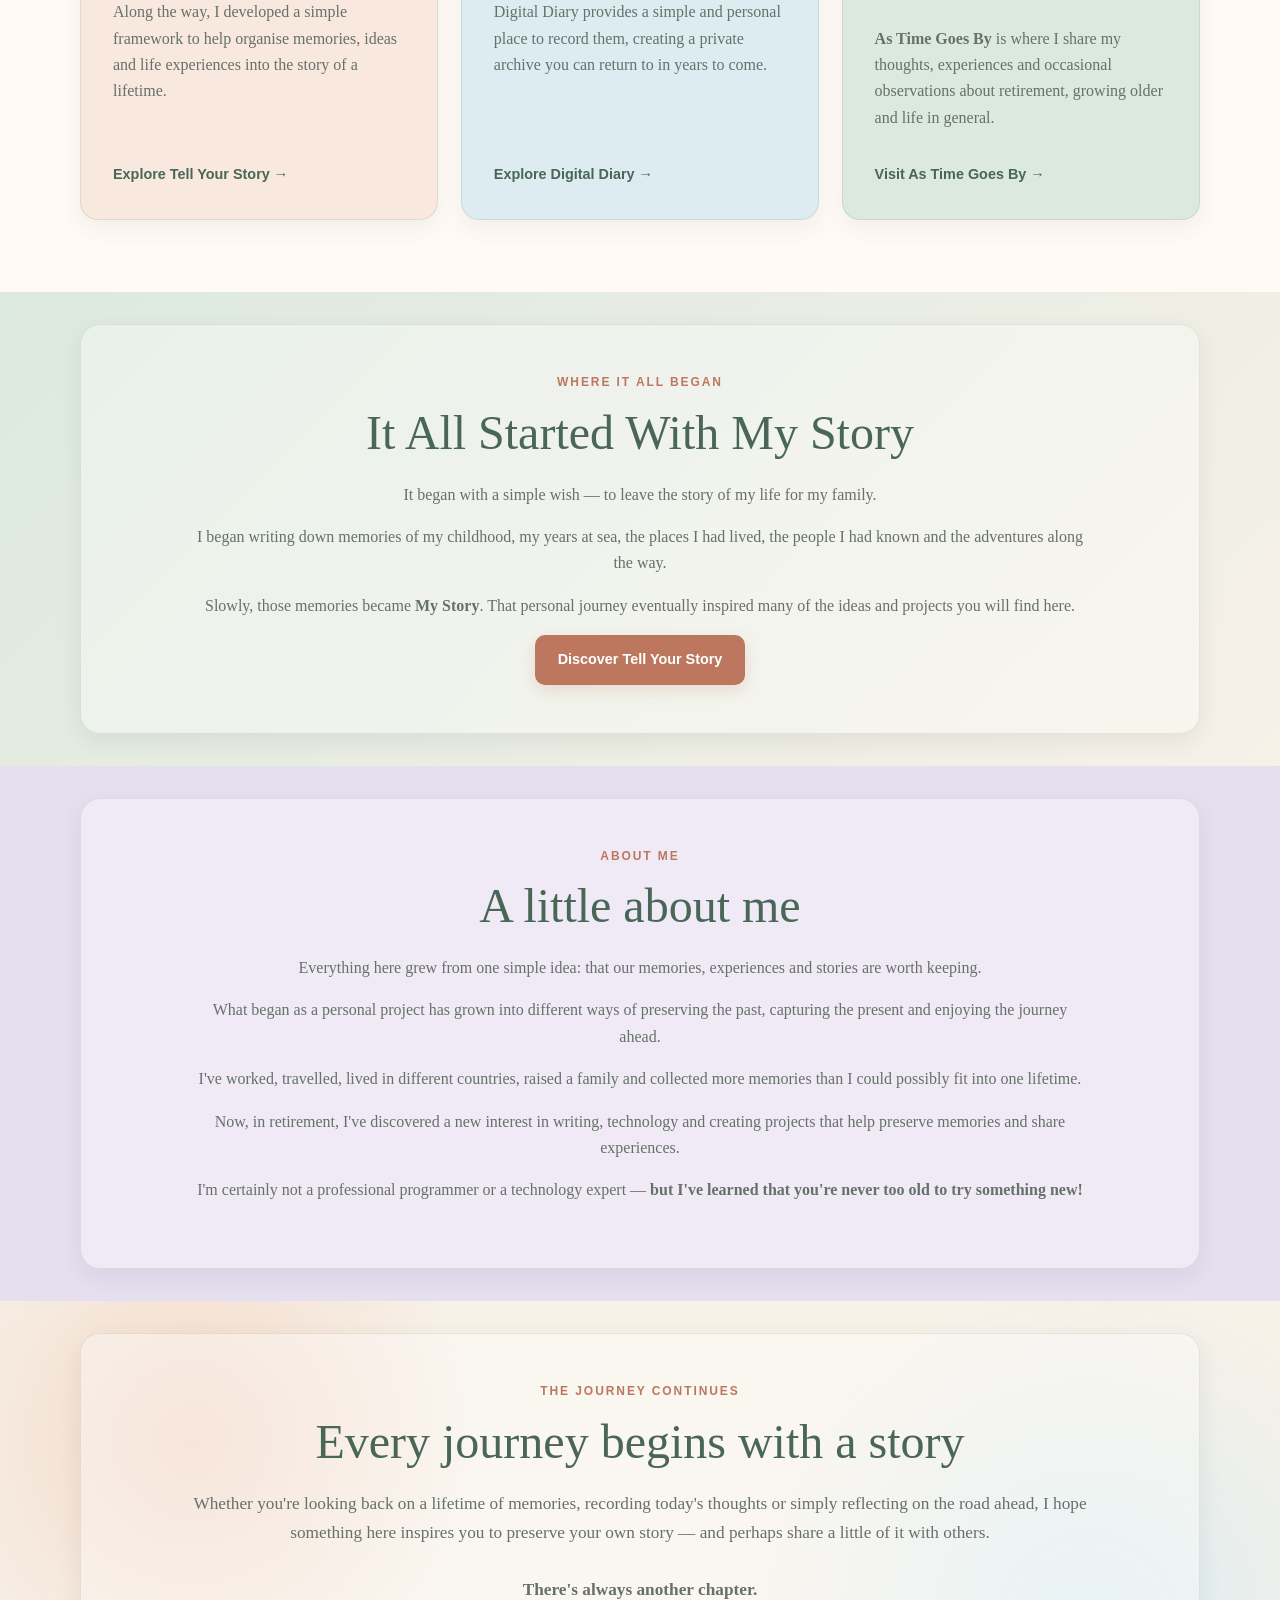
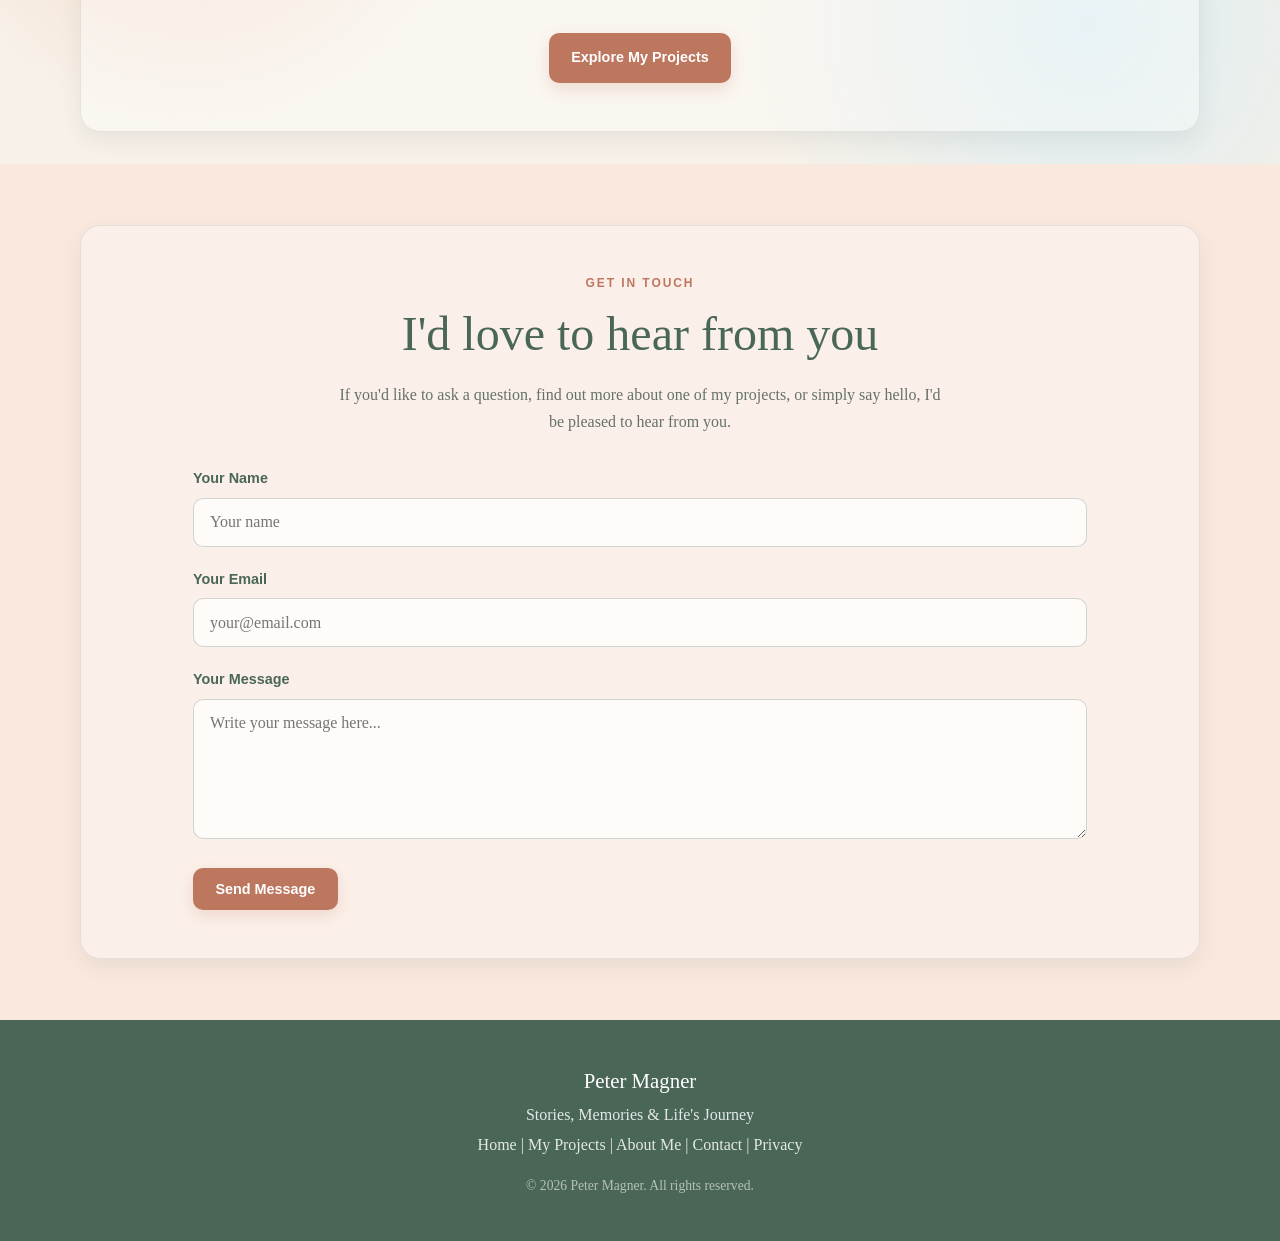
==== commit ec2a5986: "Update homepage content" ====
--- a/index.html
+++ b/index.html
@@ -1,367 +1,364 @@
-
-<!DOCTYPE html>
-<html lang="en">
-<head>
-  <meta charset="UTF-8">
-  <meta name="viewport" content="width=device-width, initial-scale=1.0">
-
-  <!-- Basic SEO -->
-  <meta name="description" content="Peter Magner's personal home on the web. Explore projects about writing your life story, preserving memories, keeping a digital diary and reflections on retirement and life.">
-
-  <meta name="author" content="Peter Magner">
-  <meta name="robots" content="index, follow">
-  <link rel="canonical" href="https://petermagner.com/">
-
-  <meta property="og:url" content="https://petermagner.com/">
-  <meta property="og:site_name" content="Peter Magner">
-
-  <!-- Open Graph / Social Sharing -->
-  <meta property="og:title" content="Peter Magner | Stories, Memories & Life's Journey">
-  <meta property="og:description" content="Stories, memories, life and the projects created to help preserve them. Explore Tell Your Story, Digital Diary and As Time Goes By.">
-  <meta property="og:type" content="website">
-  <meta name="twitter:card" content="summary_large_image">
-  <meta name="twitter:title" content="Peter Magner | Stories, Memories & Life's Journey">
-  <meta name="twitter:description" content="Stories, memories and life's journey. Explore Peter Magner's projects for preserving and sharing life's stories.">
-  <meta name="twitter:image" content="https://petermagner.com/images/peter-magner-sharing.png">
-  <!-- Social sharing image -->
-  <meta property="og:image" content="https://petermagner.com/images/peter-magner-sharing.png">
-
-  <title>Peter Magner | Stories, Memories & Life's Journey</title>
-  <link rel="icon" type="image/png" href="images/pm-favicon.png">
-  <!-- Favicon and App Icons -->
-  <link rel="icon" href="images/favicon.ico">
-
-  <link rel="icon" type="image/png" sizes="16x16"
-        href="images/favicon-16x16.png">
-
-  <link rel="icon" type="image/png" sizes="32x32"
-        href="images/favicon-32x32.png">
-
-  <link rel="icon" type="image/png" sizes="192x192"
-        href="images/favicon-192x192.png">
-
-  <link rel="icon" type="image/png" sizes="512x512"
-        href="images/favicon-512x512.png">
-  <link rel="stylesheet" href="style.css">
-  
-</head>
-
-<body>
-
-  <!-- Navigation -->
-  <header class="site-header">
-    <div class="container nav-container">
-      <a href="#" class="logo">Peter Magner</a>
-
-      <nav class="navigation">
-        <a href="#home">Home</a>
-        <a href="#projects">My Projects</a>
-        <a href="#about">About Me</a>
-        <a href="#contact">Contact</a>
-      </nav>
-    </div>
-  </header>
-
-  <main>
-
-    <!-- Hero -->
-    <section id="home" class="hero">
-      <div class="container hero-content">
-        <p class="eyebrow">Stories, Memories & Life's Journey</p>
-
-        <h1>Welcome to my little corner of the internet.</h1>
-
-       <p class="hero-text">
-      <strong>Every life has a story worth preserving — and mine is no different.</strong>
-      </p>
-
-      <p class="hero-text">
-        Over the years, I've enjoyed creating and sharing projects inspired by my
-        experiences, memories and everyday life.
-      </p>
-
-    <p class="hero-text">
-      What started as an attempt to write down my own life story for my family
-      eventually grew into something much bigger — a collection of projects about
-      preserving the past, recording the present and making the most of the journey ahead.
-    </p>
-
-        <div class="hero-buttons">
-          <a href="#projects" class="button button-primary">Explore My Projects</a>
-          <a href="#about" class="button button-secondary">A Little About Me</a>
-        </div>
-      </div>
-    </section>
-
-
-    <!-- Introduction -->
-    <section class="section introduction">
-      <div class="container narrow">
-        <p class="eyebrow">MY PROJECTS</p>
-
-        <h2>A little about what you'll find here</h2>
-
-        <p>
-          This website brings together a few of the projects I have created over
-          the years. Each one began with a simple idea and grew from there.
-        </p>
-      </div>
-    </section>
-
-
-    <!-- Projects -->
-    <section id="projects" class="section projects">
-      <div class="container">
-        <div class="project-grid">
-
-          <!-- Tell Your Story -->
-          <article class="project-card">
-            <div class="project-icon">📖</div>
-            <h3>Tell Your Story</h3>
-       <p class="project-tagline">Preserve the past.</p>
-
-            <p>
-              Writing my own autobiography for my family made me realise how
-              difficult it can be to know where to begin.
-            </p>
-
-            <p>
-              Along the way, I developed a simple framework to help organise
-              memories, ideas and life experiences into the story of a lifetime.
-            </p>
-
-            <a href="https://pmnoos.github.io/autobiography-landing/" class="text-link">
-              Explore Tell Your Story →
-            </a>
-          </article>
-
-
-          <!-- Digital Diary -->
-          <article class="project-card">
-            <div class="project-icon">📔</div>
-            <h3>Digital Diary</h3>
-            <p class="project-tagline">Capture the present.</p>
-
-            <p>
-              Our lives are made up of thousands of small moments, thoughts and
-              memories that are easily forgotten.
-            </p>
-
-            <p>
-              Digital Diary provides a simple and personal place to record them,
-              creating a private archive you can return to in years to come.
-            </p>
-
-            <a href="https://pmnoos.github.io/diary_app-landing/" class="text-link">
-              Explore Digital Diary →
-            </a>
-          </article>
-
-
-          <!-- As Time Goes By -->
-          <article class="project-card">
-            <div class="project-icon">🌊</div>
-            <h3>As Time Goes By</h3>
-           <p class="project-tagline">Enjoy the journey.</p>
-
-            <p>
-              Retirement opens a new chapter in life, bringing changes,
-              challenges, opportunities—and hopefully plenty of time to enjoy
-              the journey.
-            </p>
-
-            <p>
-              As Time Goes By is where I share my thoughts, experiences and
-              occasional observations about retirement, growing older and life
-              in general.
-            </p>
-
-            <a href="https://blog-1b30f3bf.fastapicloud.dev/" class="text-link">
-              Visit As Time Goes By →
-            </a>
-          </article>
-
-        </div>
-      </div>
-    </section>
-
-
-    <!-- Where It All Began -->
-    <section class="section story-origin">
-      <div class="container">
-        <div class="feature-panel">
-        <p class="eyebrow">WHERE IT ALL BEGAN</p>
-
-        <h2>It All Started With My Story</h2>
-
-        <p>
-          It all started with a simple wish—to leave the story of my life for
-          my family.
-        </p>
-
-        <p>
-          I began writing down memories of my childhood, my years at sea, the
-          places I had lived, the people I had known and the adventures along
-          the way.
-        </p>
-
-        <p>
-          Slowly, those memories became My Story. That personal journey
-          eventually inspired many of the ideas and projects you will find here.
-        </p>
-
-        <a href="https://pmnoos.github.io/autobiography-landing/" class="button button-primary">
-          Discover Tell Your Story
-        </a>
-        </div>
-      </div>
-    </section>
-
-
-    <!-- About -->
-    <section id="about" class="section about">
-      <div class="container">
-        <div class="feature-panel">
-        <p class="eyebrow">ABOUT ME</p>
-
-       <h2>Three projects, one simple idea</h2>
-
-        <p>
-        Everything here grew from one simple idea: that our memories, experiences
-        and stories are worth keeping. What began as a personal project has grown
-        into three different ways of preserving the past, capturing the present
-        and enjoying the journey ahead.
-      </p>
-        <p>
-          Along the way I have worked, travelled, lived in different countries,
-          raised a family and collected more memories than I could possibly fit
-          into one lifetime.
-        </p>
-
-        <p>
-          Now, in retirement, I have discovered a new interest in writing,
-          technology and creating projects that help preserve memories and
-          share experiences.
-        </p>
-
-        <p>
-          I'm certainly not a professional programmer or a technology expert—but
-          I have learned that you're never too old to try something new!
-        </p>
-        </div>
-      </div>
-    </section>
-
-
-    <!-- Closing -->
-    <!-- Closing -->
-<section class="section closing">
-      <div class="container">
-        <div class="feature-panel">
-        <p class="eyebrow">THE JOURNEY CONTINUES</p>
-
-        <h2>Every journey begins with a story</h2>
-
-          <p>
-          Whether you are looking back on a lifetime of memories, recording today's
-          thoughts or simply reflecting on the road ahead, I hope something here
-          inspires you to preserve your own story — and perhaps share a little of it
-          with others.
-        </p>
-
-        <a href="#projects" class="button button-primary">Explore My Projects</a>
-        </div>
-      </div>
-    </section>
-<!-- Contact -->
-<section id="contact" class="section contact">
-  <div class="container">
-    <div class="feature-panel contact-panel">
-
-      <p class="eyebrow">GET IN TOUCH</p>
-
-      <h2>I'd love to hear from you</h2>
-
-      <p class="contact-intro">
-        If you would like to ask a question, find out more about one of my
-        projects, or simply say hello, I'd be pleased to hear from you.
-      </p>
-
-      <form
-        class="contact-form"
-        action="https://formspree.io/f/xvkpyqal"
-        method="POST"
->
-
-        <div class="form-group">
-          <label for="name">Your Name</label>
-          <input
-            type="text"
-            id="name"
-            name="name"
-            placeholder="Your name"
-            required
-          >
-        </div>
-
-        <div class="form-group">
-          <label for="email">Your Email</label>
-          <input
-            type="email"
-            id="email"
-            name="email"
-            placeholder="your@email.com"
-            required
-          >
-        </div>
-
-        <div class="form-group">
-          <label for="message">Your Message</label>
-          <textarea
-            id="message"
-            name="message"
-            rows="6"
-            placeholder="Write your message here..."
-            required
-          ></textarea>
-        </div>
-
-        <button type="submit" class="button button-primary">
-          Send Message
-        </button>
-
-      </form>
-
-    </div>
-  </div>
-</section>
-  </main>
-
-
-  <!-- Footer -->
-<footer class="site-footer">
-  <div class="container">
-
-    <p class="footer-name">Peter Magner</p>
-
-    <p class="footer-tagline">
-      Stories, Memories & Life's Journey
-    </p>
-
-    <nav class="footer-nav" aria-label="Footer navigation">
-      <a href="#home">Home</a> |
-      <a href="#projects">My Projects</a> |
-      <a href="#about">About Me</a> |
-      <a href="#contact">Contact</a> |
-      <a href="privacy.html">Privacy</a>
-    </nav>
-
-    <p class="copyright">
-      © 2026 Peter Magner. All rights reserved.
-    </p>
-
-  </div>
-</footer>
-
-</body>
-</html>
+<!DOCTYPE html>
+<html lang="en">
+<head>
+  <meta charset="UTF-8">
+  <meta name="viewport" content="width=device-width, initial-scale=1.0">
+
+  <!-- Basic SEO -->
+  <meta name="description" content="Peter Magner's personal home on the web. Explore his life story and projects about preserving memories, keeping a digital diary and reflections on retirement and life.">
+  <meta name="author" content="Peter Magner">
+  <meta name="robots" content="index, follow">
+  <link rel="canonical" href="https://petermagner.com/">
+
+  <meta property="og:url" content="https://petermagner.com/">
+  <meta property="og:site_name" content="Peter Magner">
+
+  <!-- Open Graph / Social Sharing -->
+  <meta property="og:title" content="Peter Magner | Stories, Memories & Life's Journey">
+  <meta property="og:description" content="Peter Magner's stories, memories and life's journey, together with the projects that grew from his own life story.">
+  <meta property="og:type" content="website">
+  <meta name="twitter:card" content="summary_large_image">
+  <meta name="twitter:title" content="Peter Magner | Stories, Memories & Life's Journey">
+  <meta name="twitter:description" content="Stories, memories and life's journey. Explore Peter Magner's projects for preserving and sharing life's stories.">
+  <meta name="twitter:image" content="https://petermagner.com/images/peter-magner-sharing.png">
+  <meta property="og:image" content="https://petermagner.com/images/peter-magner-sharing.png">
+
+  <title>Peter Magner | Stories, Memories & Life's Journey</title>
+  <link rel="icon" type="image/png" href="images/pm-favicon.png">
+  <!-- Favicon and App Icons -->
+  <link rel="icon" href="images/favicon.ico">
+  <link rel="icon" type="image/png" sizes="16x16" href="images/favicon-16x16.png">
+  <link rel="icon" type="image/png" sizes="32x32" href="images/favicon-32x32.png">
+  <link rel="icon" type="image/png" sizes="192x192" href="images/favicon-192x192.png">
+  <link rel="icon" type="image/png" sizes="512x512" href="images/favicon-512x512.png">
+  <link rel="stylesheet" href="style.css">
+</head>
+
+<body>
+
+  <!-- Navigation -->
+  <header class="site-header">
+    <div class="container nav-container">
+      <a href="#home" class="logo">Peter Magner</a>
+
+      <nav class="navigation">
+        <a href="#home">Home</a>
+        <a href="#projects">My Projects</a>
+        <a href="#about">About Me</a>
+        <a href="#contact">Contact</a>
+      </nav>
+    </div>
+  </header>
+
+  <main>
+
+    <!-- Hero -->
+    <section id="home" class="hero">
+      <div class="container hero-content">
+        <p class="eyebrow">Stories, Memories & Life's Journey</p>
+
+        <h1>Welcome to my little corner of the internet.</h1>
+
+        <p class="hero-text">
+          <strong>I'm Peter Magner, and this is where I bring together some of the things
+          I've created, written and learned along the way.</strong>
+        </p>
+
+        <p class="hero-text">
+          Every life has a story worth preserving — and mine is no different.
+        </p>
+
+        <p class="hero-text">
+          Over the years I've worked, travelled, lived in different countries, raised a
+          family and collected more memories than I could possibly fit into one lifetime.
+        </p>
+
+        <p class="hero-text">
+          It all started when I decided to write the story of my life for my family.
+          That simple idea eventually led to other projects — preserving memories,
+          recording everyday life and, now, reflecting on retirement and the journey
+          of growing older.
+        </p>
+
+        <p class="hero-text">
+          <strong>There's still plenty of life left to write about.</strong>
+        </p>
+
+        <div class="hero-buttons">
+          <a href="#projects" class="button button-primary">Explore My Projects</a>
+          <a href="#about" class="button button-secondary">A Little About Me</a>
+        </div>
+      </div>
+    </section>
+
+    <!-- Introduction -->
+    <section class="section introduction">
+      <div class="container narrow">
+        <p class="eyebrow">MY PROJECTS</p>
+
+        <h2>A little about what you'll find here</h2>
+
+        <p>
+          This website brings together some of the projects I've created along the way.
+        </p>
+
+        <p>
+          They are all different, but they have something in common — the belief that
+          our stories, memories and experiences are worth keeping.
+        </p>
+      </div>
+    </section>
+
+    <!-- Projects -->
+    <section id="projects" class="section projects">
+      <div class="container">
+        <div class="project-grid">
+
+          <!-- Tell Your Story -->
+          <article class="project-card">
+            <div class="project-icon">📖</div>
+            <h3>Tell Your Story</h3>
+            <p class="project-tagline">Preserve the past.</p>
+
+            <p>
+              Writing my own autobiography for my family made me realise how difficult
+              it can be to know where to begin.
+            </p>
+
+            <p>
+              Along the way, I developed a simple framework to help organise memories,
+              ideas and life experiences into the story of a lifetime.
+            </p>
+
+            <a href="https://pmnoos.github.io/autobiography-landing/" class="text-link">
+              Explore Tell Your Story →
+            </a>
+          </article>
+
+          <!-- Digital Diary -->
+          <article class="project-card">
+            <div class="project-icon">📔</div>
+            <h3>Digital Diary</h3>
+            <p class="project-tagline">Capture the present.</p>
+
+            <p>
+              Our lives are made up of thousands of small moments, thoughts and memories
+              that are easily forgotten.
+            </p>
+
+            <p>
+              Digital Diary provides a simple and personal place to record them, creating
+              a private archive you can return to in years to come.
+            </p>
+
+            <a href="https://pmnoos.github.io/diary_app-landing/" class="text-link">
+              Explore Digital Diary →
+            </a>
+          </article>
+
+          <!-- As Time Goes By -->
+          <article class="project-card">
+            <div class="project-icon">🌊</div>
+            <h3>As Time Goes By</h3>
+            <p class="project-tagline">Enjoy the journey.</p>
+
+            <p>
+              Retirement opens a new chapter in life. It brings changes, challenges,
+              opportunities — and, hopefully, plenty of time to enjoy the journey.
+            </p>
+
+            <p>
+              <strong>As Time Goes By</strong> is where I share my thoughts, experiences
+              and occasional observations about retirement, growing older and life in general.
+            </p>
+
+            <a href="https://blog-1b30f3bf.fastapicloud.dev/" class="text-link">
+              Visit As Time Goes By →
+            </a>
+          </article>
+
+        </div>
+      </div>
+    </section>
+
+    <!-- Where It All Began -->
+    <section class="section story-origin">
+      <div class="container">
+        <div class="feature-panel">
+          <p class="eyebrow">WHERE IT ALL BEGAN</p>
+
+          <h2>It All Started With My Story</h2>
+
+          <p>
+            It began with a simple wish — to leave the story of my life for my family.
+          </p>
+
+          <p>
+            I began writing down memories of my childhood, my years at sea, the places
+            I had lived, the people I had known and the adventures along the way.
+          </p>
+
+          <p>
+            Slowly, those memories became <strong>My Story</strong>. That personal journey
+            eventually inspired many of the ideas and projects you will find here.
+          </p>
+
+          <a href="https://pmnoos.github.io/autobiography-landing/" class="button button-primary">
+            Discover Tell Your Story
+          </a>
+        </div>
+      </div>
+    </section>
+
+    <!-- About -->
+    <section id="about" class="section about">
+      <div class="container">
+        <div class="feature-panel">
+          <p class="eyebrow">ABOUT ME</p>
+
+          <h2>A little about me</h2>
+
+          <p>
+            Everything here grew from one simple idea: that our memories, experiences
+            and stories are worth keeping.
+          </p>
+
+          <p>
+            What began as a personal project has grown into different ways of preserving
+            the past, capturing the present and enjoying the journey ahead.
+          </p>
+
+          <p>
+            I've worked, travelled, lived in different countries, raised a family and
+            collected more memories than I could possibly fit into one lifetime.
+          </p>
+
+          <p>
+            Now, in retirement, I've discovered a new interest in writing, technology
+            and creating projects that help preserve memories and share experiences.
+          </p>
+
+          <p>
+            I'm certainly not a professional programmer or a technology expert —
+            <strong>but I've learned that you're never too old to try something new!</strong>
+          </p>
+        </div>
+      </div>
+    </section>
+
+    <!-- Closing -->
+    <section class="section closing">
+      <div class="container">
+        <div class="feature-panel">
+          <p class="eyebrow">THE JOURNEY CONTINUES</p>
+
+          <h2>Every journey begins with a story</h2>
+
+          <p>
+            Whether you're looking back on a lifetime of memories, recording today's
+            thoughts or simply reflecting on the road ahead, I hope something here
+            inspires you to preserve your own story — and perhaps share a little of it
+            with others.
+          </p>
+
+          <p>
+            <strong>There's always another chapter.</strong>
+          </p>
+
+          <a href="#projects" class="button button-primary">Explore My Projects</a>
+        </div>
+      </div>
+    </section>
+
+    <!-- Contact -->
+    <section id="contact" class="section contact">
+      <div class="container">
+        <div class="feature-panel contact-panel">
+
+          <p class="eyebrow">GET IN TOUCH</p>
+
+          <h2>I'd love to hear from you</h2>
+
+          <p class="contact-intro">
+            If you'd like to ask a question, find out more about one of my projects,
+            or simply say hello, I'd be pleased to hear from you.
+          </p>
+
+          <form
+            class="contact-form"
+            action="https://formspree.io/f/xvkpyqal"
+            method="POST"
+          >
+
+            <div class="form-group">
+              <label for="name">Your Name</label>
+              <input
+                type="text"
+                id="name"
+                name="name"
+                placeholder="Your name"
+                required
+              >
+            </div>
+
+            <div class="form-group">
+              <label for="email">Your Email</label>
+              <input
+                type="email"
+                id="email"
+                name="email"
+                placeholder="your@email.com"
+                required
+              >
+            </div>
+
+            <div class="form-group">
+              <label for="message">Your Message</label>
+              <textarea
+                id="message"
+                name="message"
+                rows="6"
+                placeholder="Write your message here..."
+                required
+              ></textarea>
+            </div>
+
+            <button type="submit" class="button button-primary">
+              Send Message
+            </button>
+
+          </form>
+
+        </div>
+      </div>
+    </section>
+
+  </main>
+
+  <!-- Footer -->
+  <footer class="site-footer">
+    <div class="container">
+
+      <p class="footer-name">Peter Magner</p>
+
+      <p class="footer-tagline">
+        Stories, Memories & Life's Journey
+      </p>
+
+      <nav class="footer-nav" aria-label="Footer navigation">
+        <a href="#home">Home</a> |
+        <a href="#projects">My Projects</a> |
+        <a href="#about">About Me</a> |
+        <a href="#contact">Contact</a> |
+        <a href="privacy.html">Privacy</a>
+      </nav>
+
+      <p class="copyright">
+        © 2026 Peter Magner. All rights reserved.
+      </p>
+
+    </div>
+  </footer>
+
+</body>
+</html>
--- a/style.css
+++ b/style.css
@@ -139,11 +139,13 @@
 
 .hero-content {
   max-width: 800px;
+  text-align: center;
+  margin-inline: auto;
 }
 
 .hero-text {
   max-width: 700px;
-  margin: 0 0 0.8rem;
+  margin: 0 auto 0.8rem;
   font-size: 1.1rem;
   color: var(--muted-text);
 }
@@ -151,6 +153,7 @@
 .hero-buttons {
   display: flex;
   flex-wrap: wrap;
+  justify-content: center;
   gap: 0.9rem;
   margin-top: 1.8rem;
 }
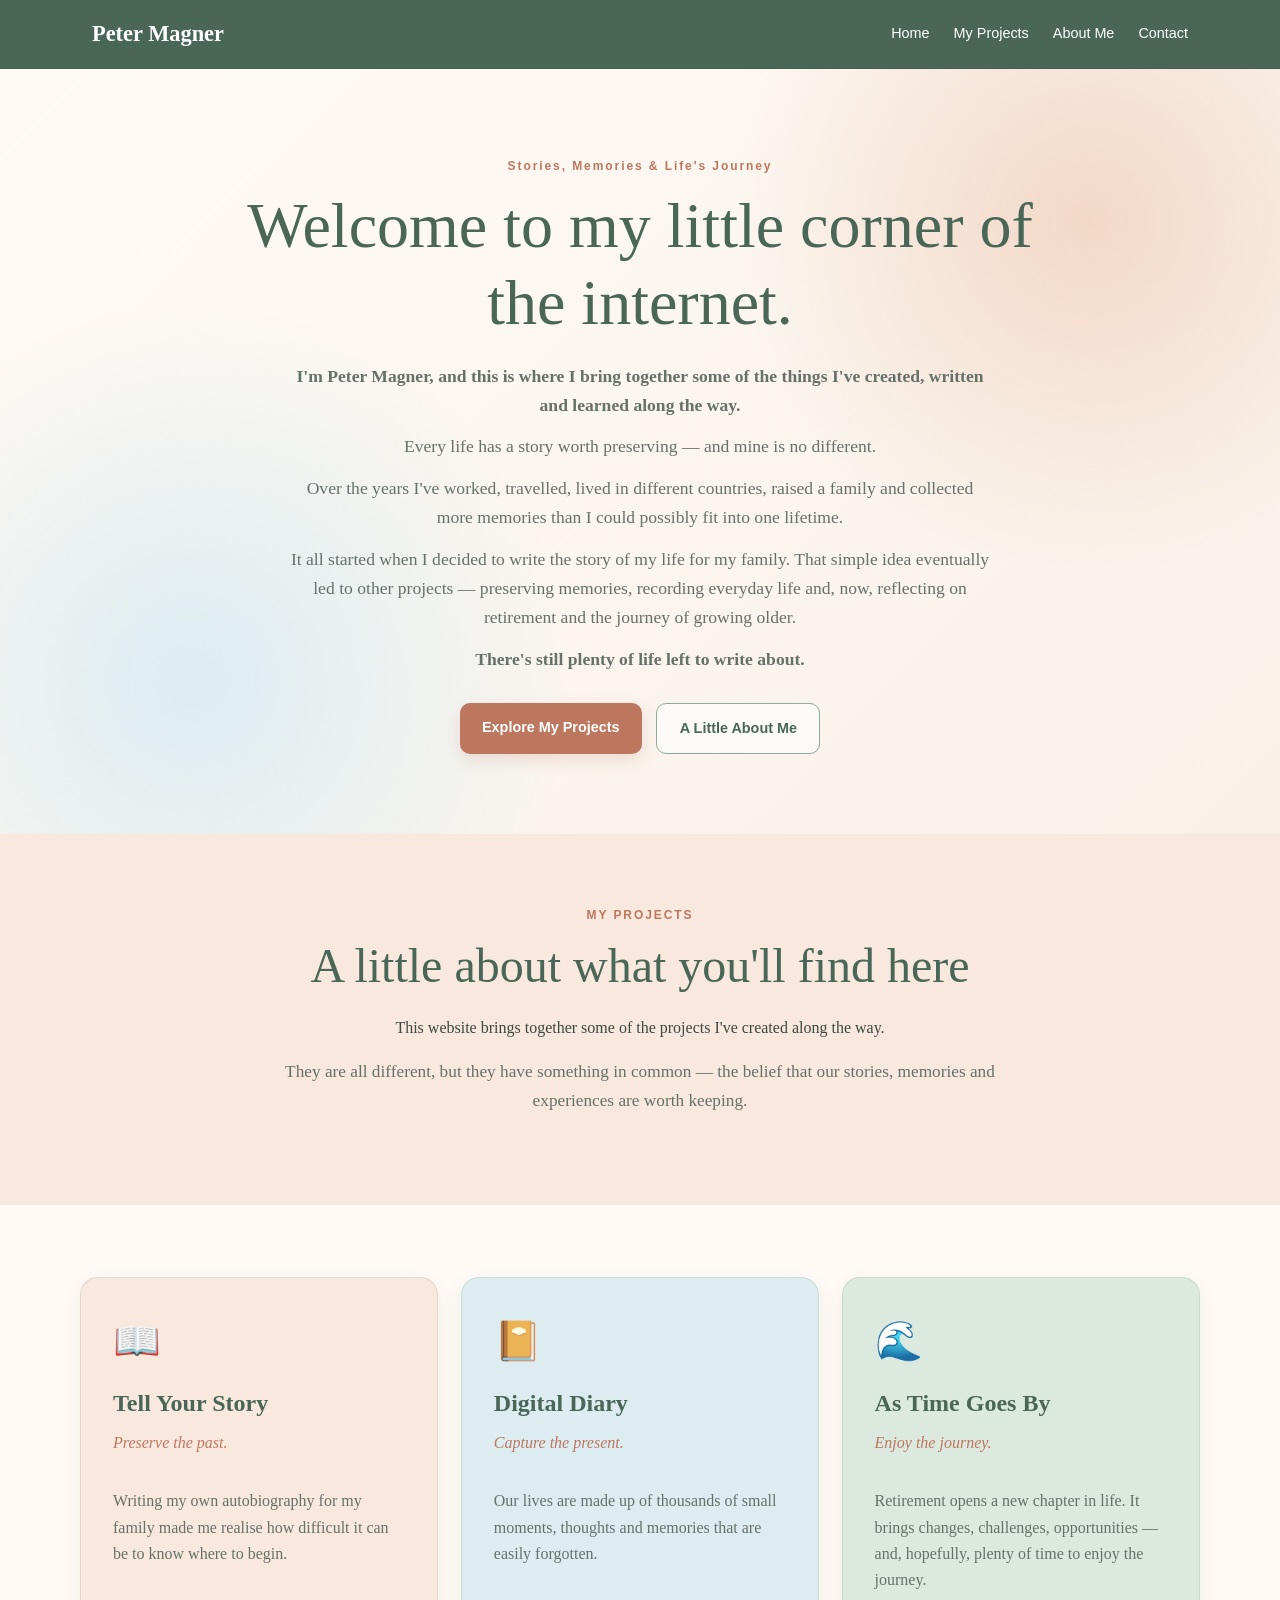
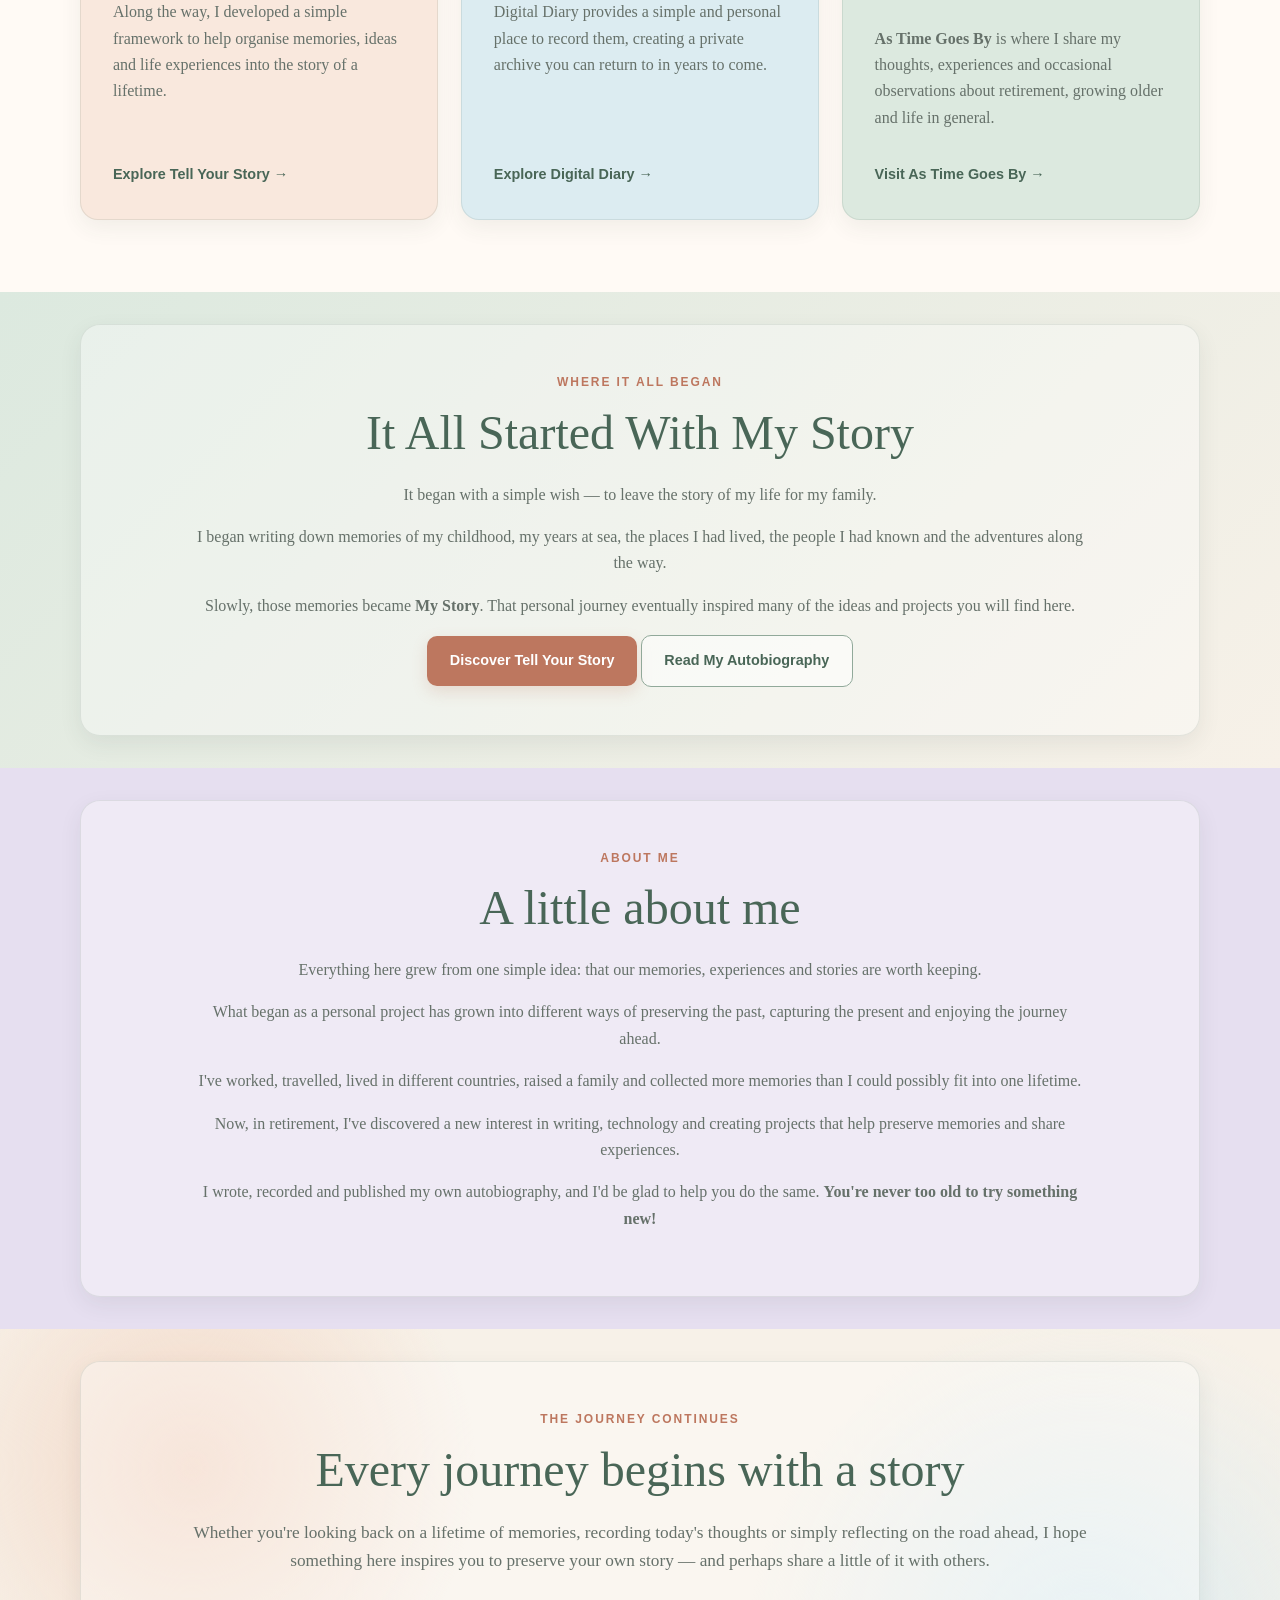
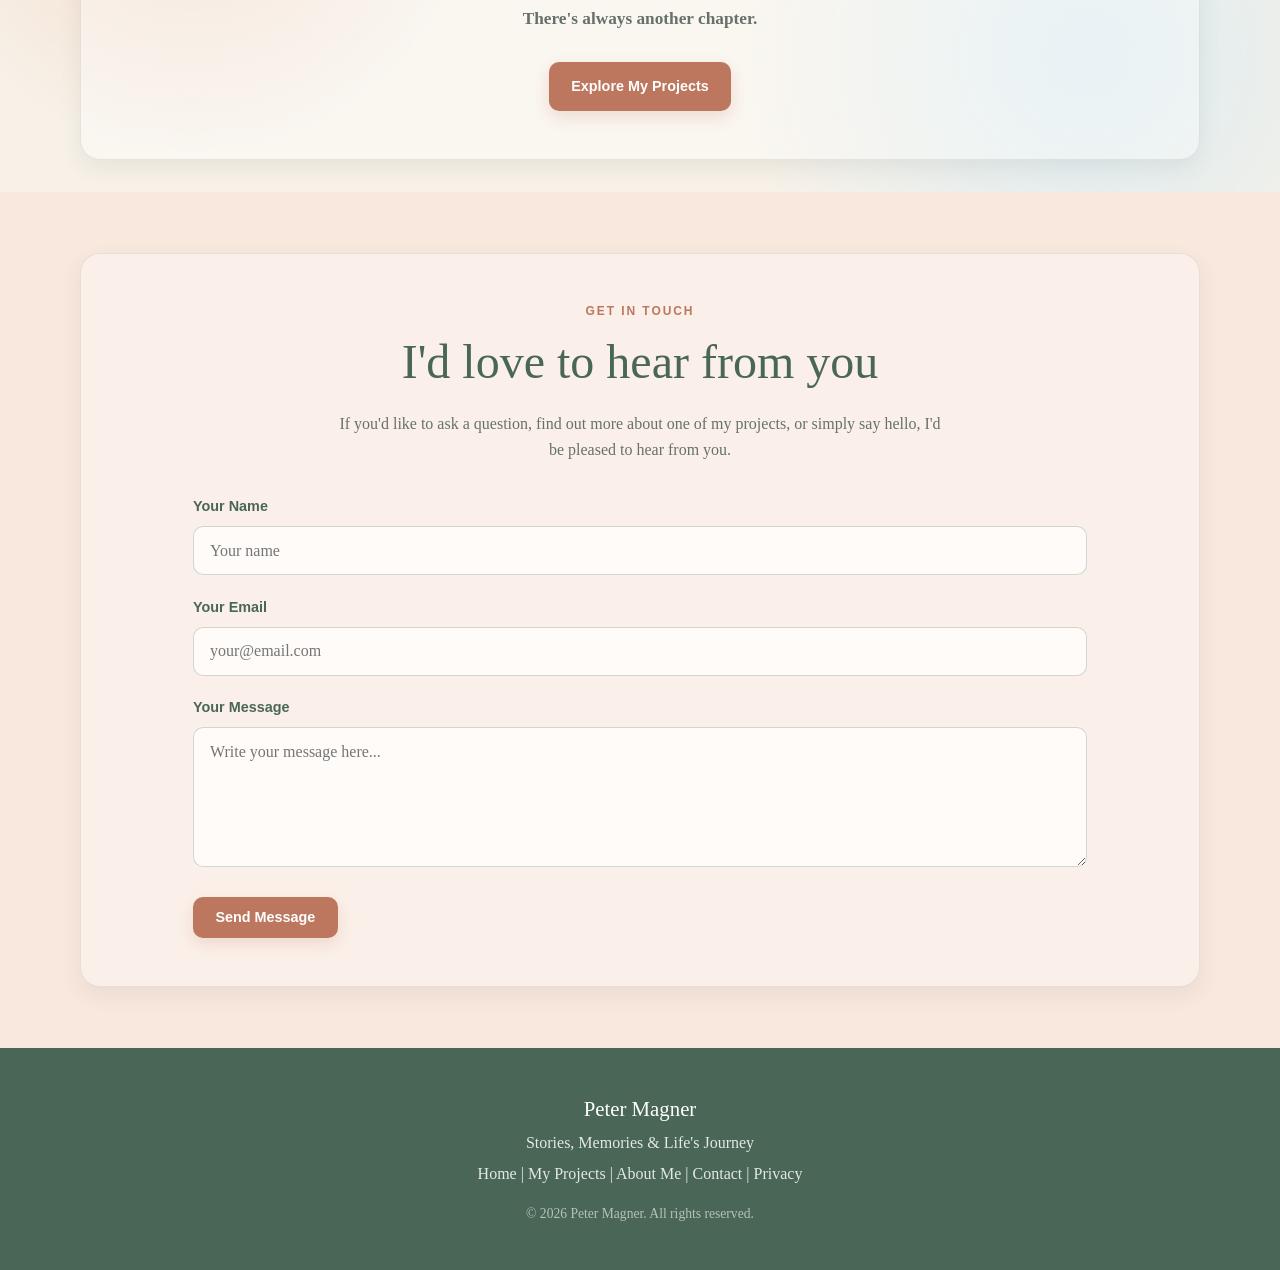
==== commit 606ee64f: "Changed wording and added links" ====
--- a/index.html
+++ b/index.html
@@ -130,7 +130,7 @@
               ideas and life experiences into the story of a lifetime.
             </p>
 
-            <a href="https://pmnoos.github.io/autobiography-landing/" class="text-link">
+            <a href="https://stories.petermagner.com/" class="text-link">
               Explore Tell Your Story →
             </a>
           </article>
@@ -203,9 +203,10 @@
             eventually inspired many of the ideas and projects you will find here.
           </p>
 
-          <a href="https://pmnoos.github.io/autobiography-landing/" class="button button-primary">
+          <a href="https://stories.petermagner.com/" class="button button-primary">
             Discover Tell Your Story
           </a>
+          <a href="https://autobio-app.onrender.com/" class="button button-secondary">Read My Autobiography</a>
         </div>
       </div>
     </section>
@@ -239,8 +240,8 @@
           </p>
 
           <p>
-            I'm certainly not a professional programmer or a technology expert —
-            <strong>but I've learned that you're never too old to try something new!</strong>
+            I wrote, recorded and published my own autobiography, and I'd be glad to help you do the same.
+            <strong>You're never too old to try something new!</strong>
           </p>
         </div>
       </div>
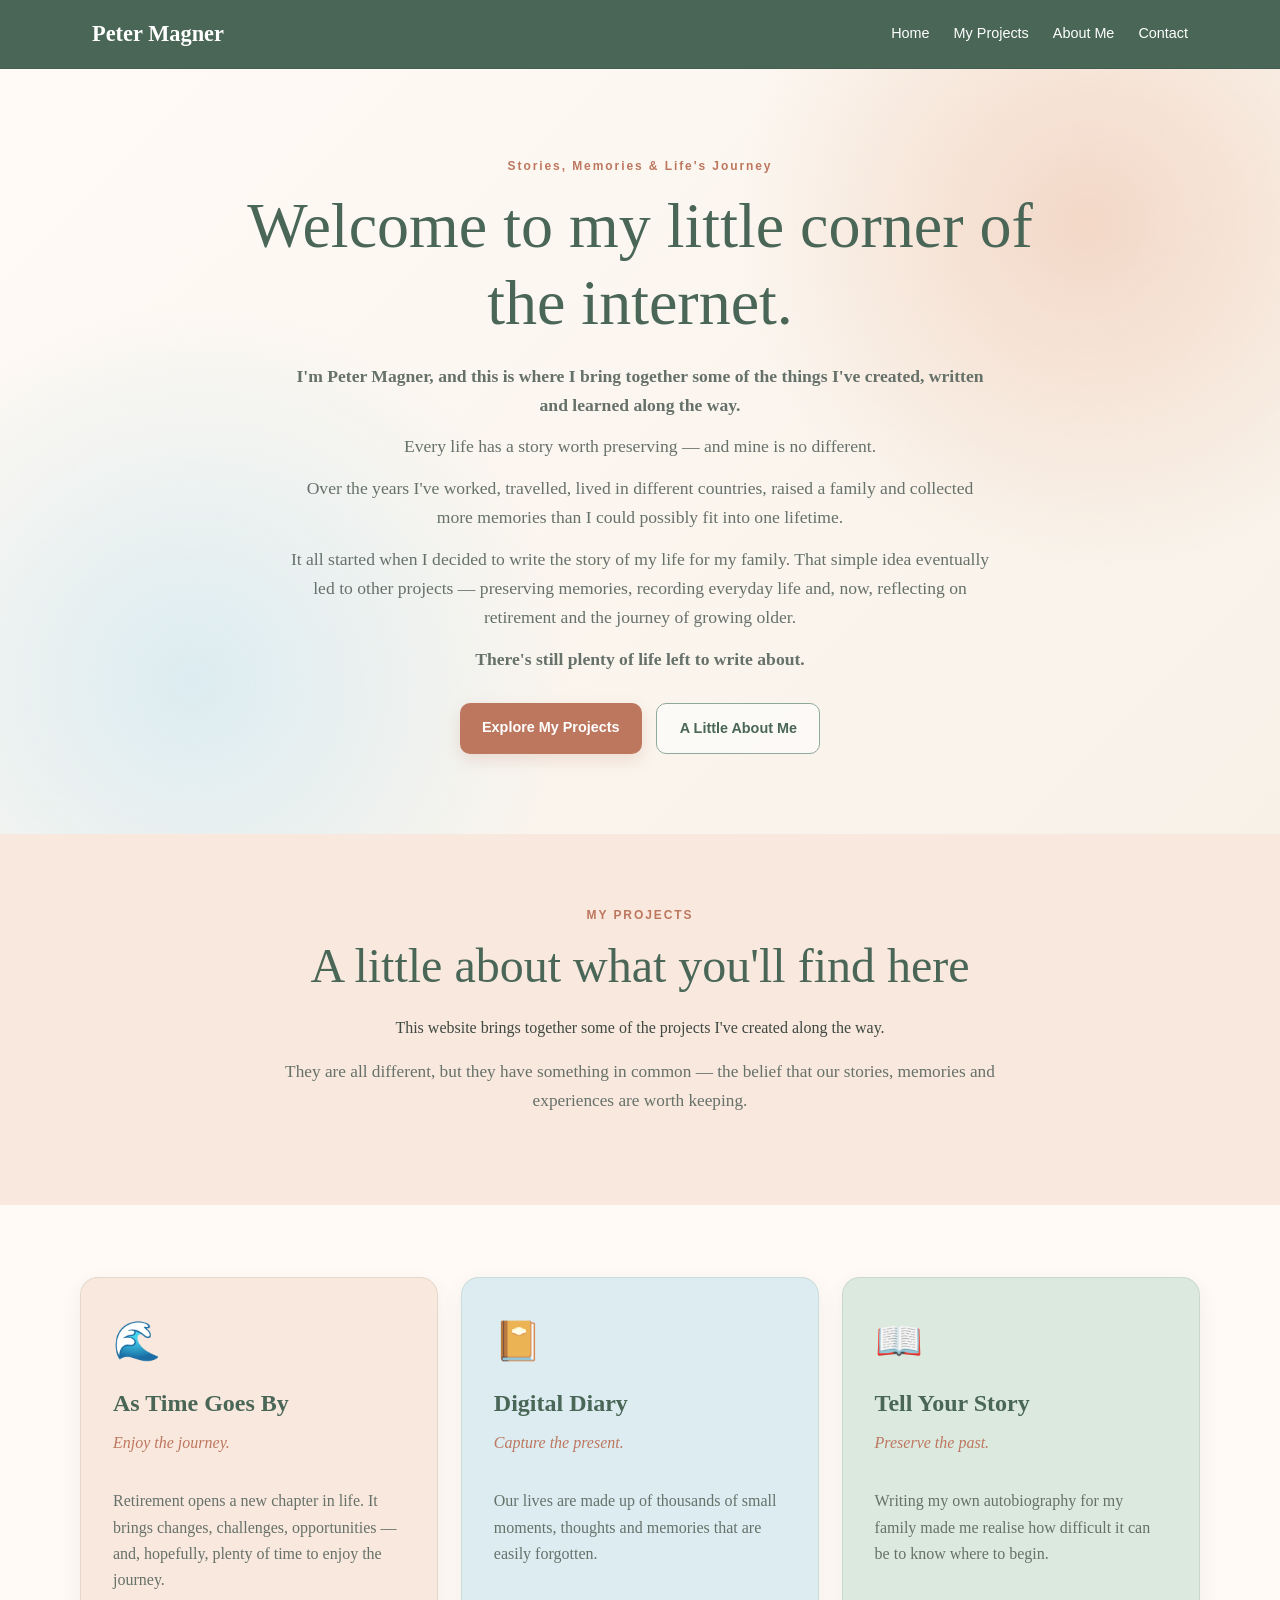
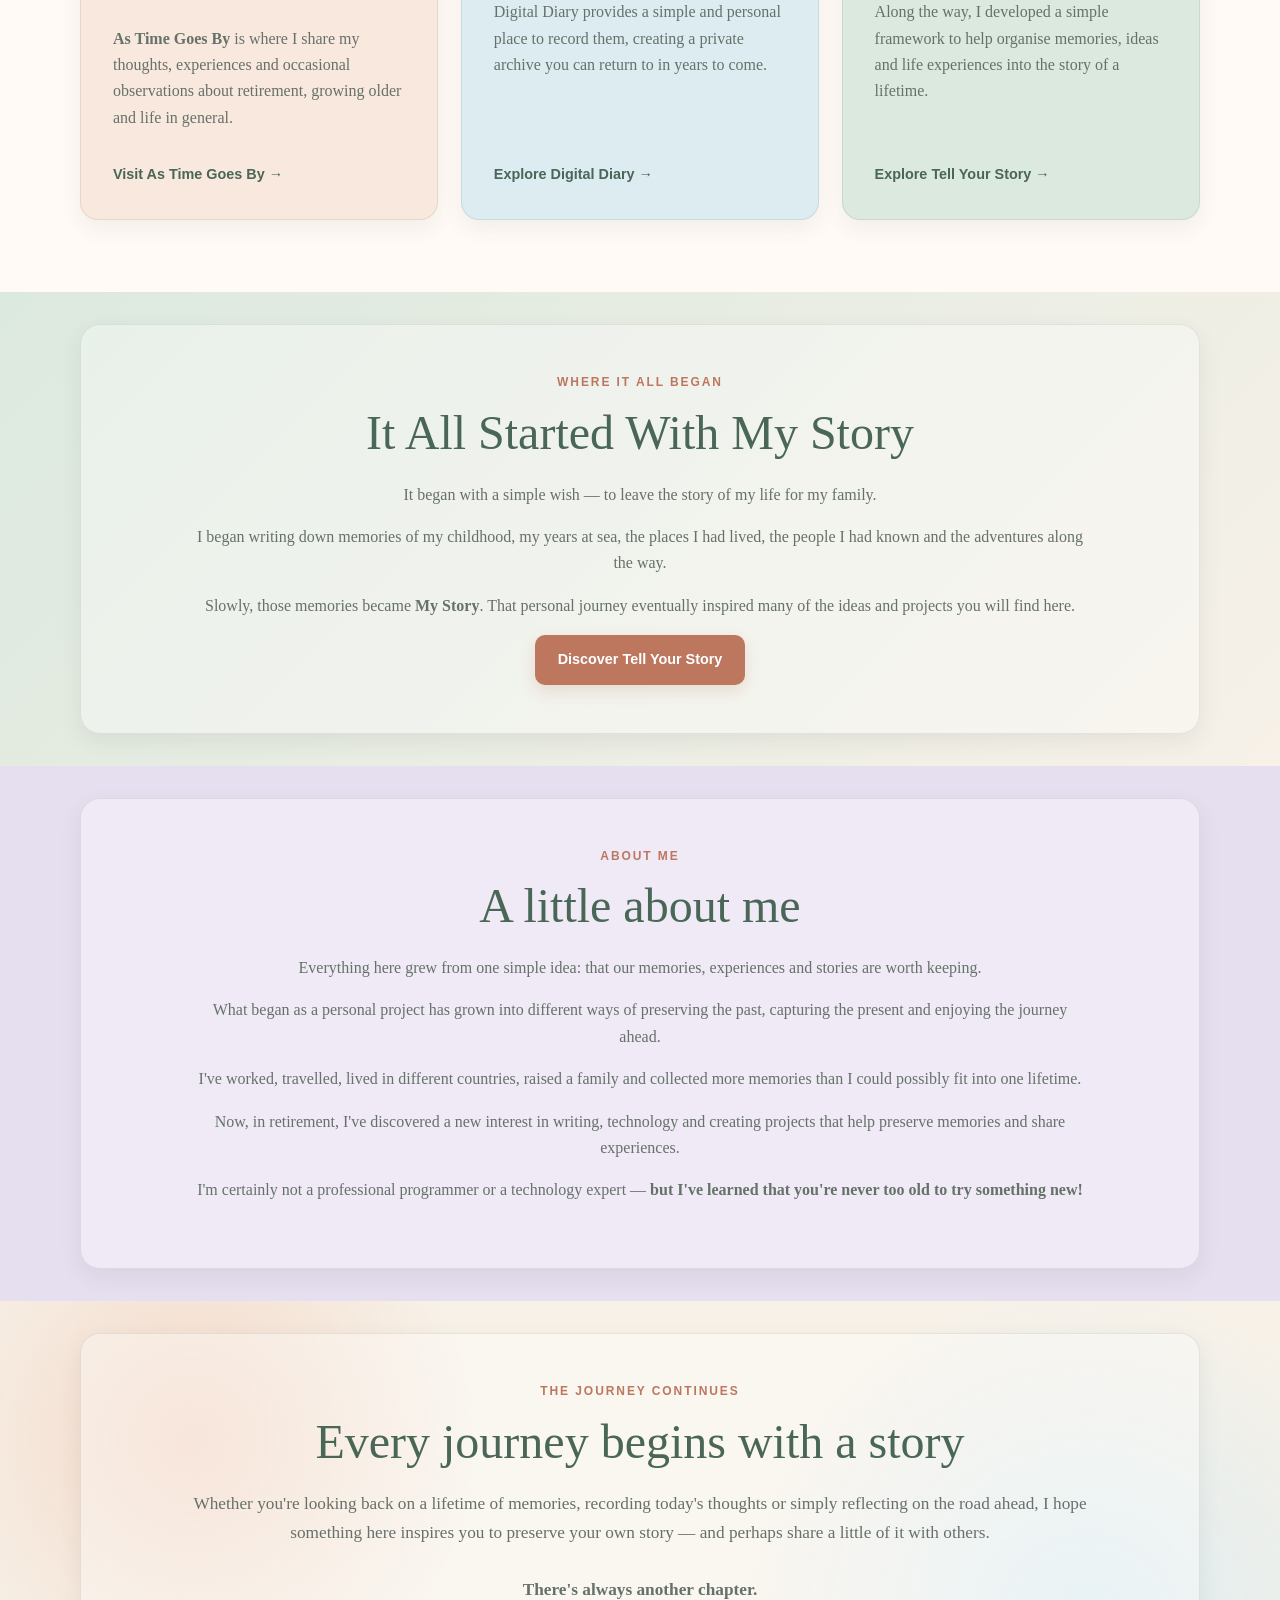
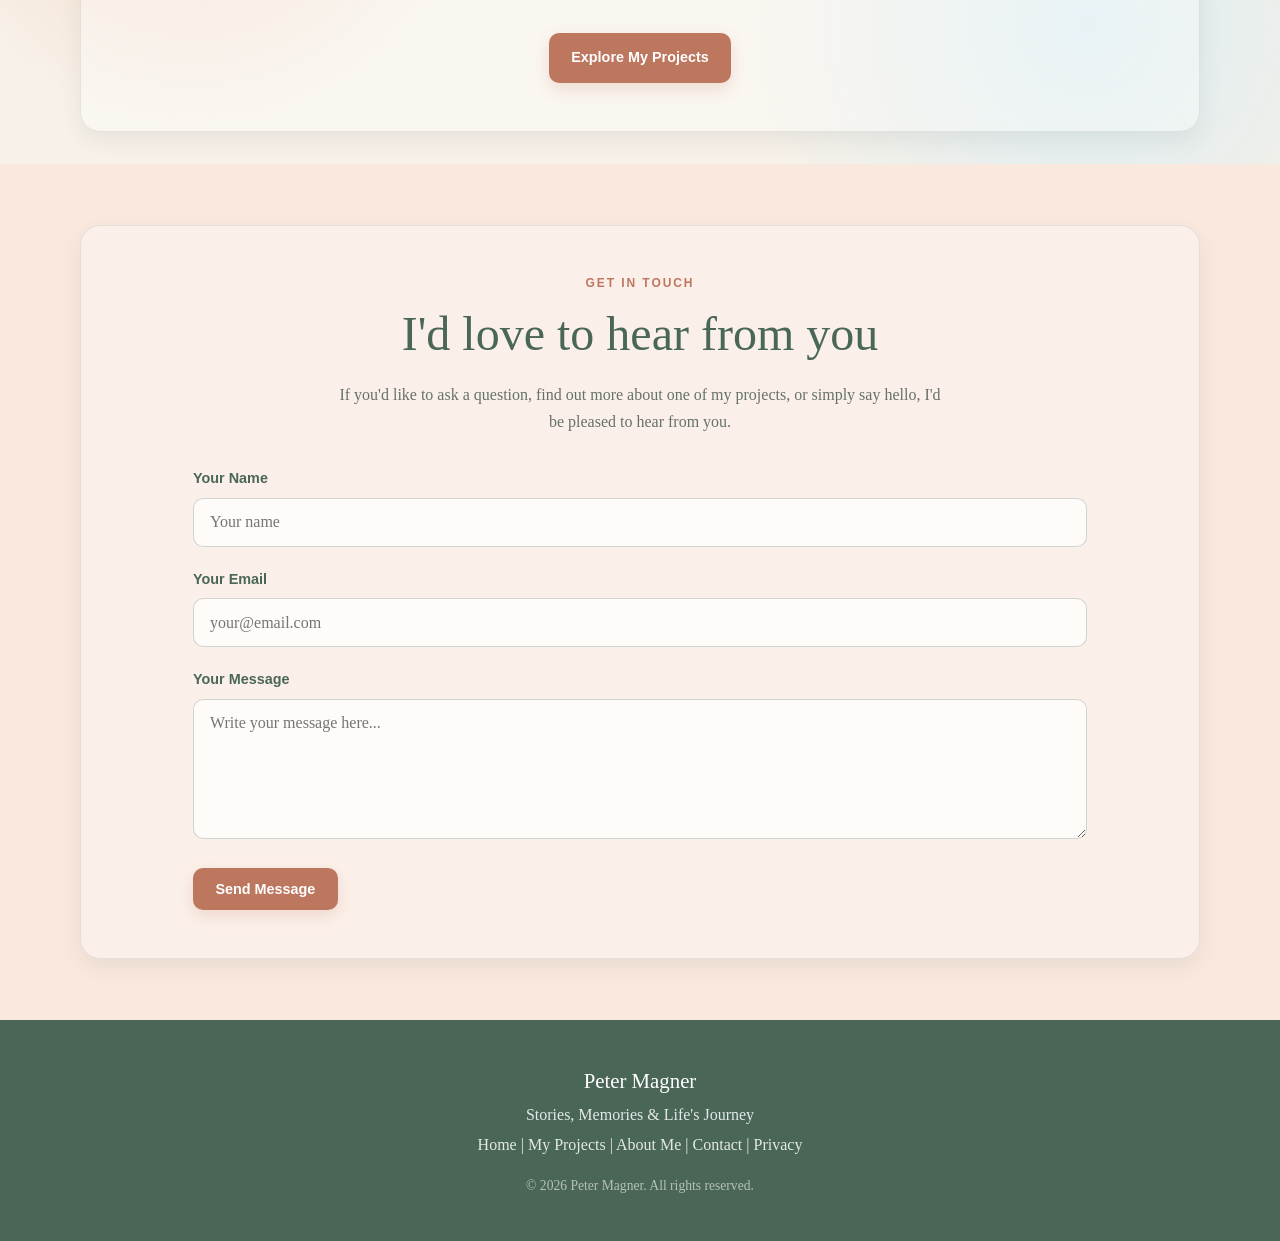
==== commit f99083ba: "Swap project cards" ====
--- a/index.html
+++ b/index.html
@@ -114,6 +114,48 @@
       <div class="container">
         <div class="project-grid">
 
+          <!-- As Time Goes By -->
+          <article class="project-card">
+            <div class="project-icon">🌊</div>
+            <h3>As Time Goes By</h3>
+            <p class="project-tagline">Enjoy the journey.</p>
+
+            <p>
+              Retirement opens a new chapter in life. It brings changes, challenges,
+              opportunities — and, hopefully, plenty of time to enjoy the journey.
+            </p>
+
+            <p>
+              <strong>As Time Goes By</strong> is where I share my thoughts, experiences
+              and occasional observations about retirement, growing older and life in general.
+            </p>
+
+            <a href="https://blog-1b30f3bf.fastapicloud.dev/" class="text-link">
+              Visit As Time Goes By →
+            </a>
+          </article>
+
+          <!-- Digital Diary -->
+          <article class="project-card">
+            <div class="project-icon">📔</div>
+            <h3>Digital Diary</h3>
+            <p class="project-tagline">Capture the present.</p>
+
+            <p>
+              Our lives are made up of thousands of small moments, thoughts and memories
+              that are easily forgotten.
+            </p>
+
+            <p>
+              Digital Diary provides a simple and personal place to record them, creating
+              a private archive you can return to in years to come.
+            </p>
+
+            <a href="https://pmnoos.github.io/diary_app-landing/" class="text-link">
+              Explore Digital Diary →
+            </a>
+          </article>
+
           <!-- Tell Your Story -->
           <article class="project-card">
             <div class="project-icon">📖</div>
@@ -130,53 +172,11 @@
               ideas and life experiences into the story of a lifetime.
             </p>
 
-            <a href="https://stories.petermagner.com/" class="text-link">
+            <a href="https://pmnoos.github.io/autobiography-landing/" class="text-link">
               Explore Tell Your Story →
             </a>
           </article>
 
-          <!-- Digital Diary -->
-          <article class="project-card">
-            <div class="project-icon">📔</div>
-            <h3>Digital Diary</h3>
-            <p class="project-tagline">Capture the present.</p>
-
-            <p>
-              Our lives are made up of thousands of small moments, thoughts and memories
-              that are easily forgotten.
-            </p>
-
-            <p>
-              Digital Diary provides a simple and personal place to record them, creating
-              a private archive you can return to in years to come.
-            </p>
-
-            <a href="https://pmnoos.github.io/diary_app-landing/" class="text-link">
-              Explore Digital Diary →
-            </a>
-          </article>
-
-          <!-- As Time Goes By -->
-          <article class="project-card">
-            <div class="project-icon">🌊</div>
-            <h3>As Time Goes By</h3>
-            <p class="project-tagline">Enjoy the journey.</p>
-
-            <p>
-              Retirement opens a new chapter in life. It brings changes, challenges,
-              opportunities — and, hopefully, plenty of time to enjoy the journey.
-            </p>
-
-            <p>
-              <strong>As Time Goes By</strong> is where I share my thoughts, experiences
-              and occasional observations about retirement, growing older and life in general.
-            </p>
-
-            <a href="https://blog-1b30f3bf.fastapicloud.dev/" class="text-link">
-              Visit As Time Goes By →
-            </a>
-          </article>
-
         </div>
       </div>
     </section>
@@ -203,10 +203,9 @@
             eventually inspired many of the ideas and projects you will find here.
           </p>
 
-          <a href="https://stories.petermagner.com/" class="button button-primary">
+          <a href="https://pmnoos.github.io/autobiography-landing/" class="button button-primary">
             Discover Tell Your Story
           </a>
-          <a href="https://autobio-app.onrender.com/" class="button button-secondary">Read My Autobiography</a>
         </div>
       </div>
     </section>
@@ -240,8 +239,8 @@
           </p>
 
           <p>
-            I wrote, recorded and published my own autobiography, and I'd be glad to help you do the same.
-            <strong>You're never too old to try something new!</strong>
+            I'm certainly not a professional programmer or a technology expert —
+            <strong>but I've learned that you're never too old to try something new!</strong>
           </p>
         </div>
       </div>
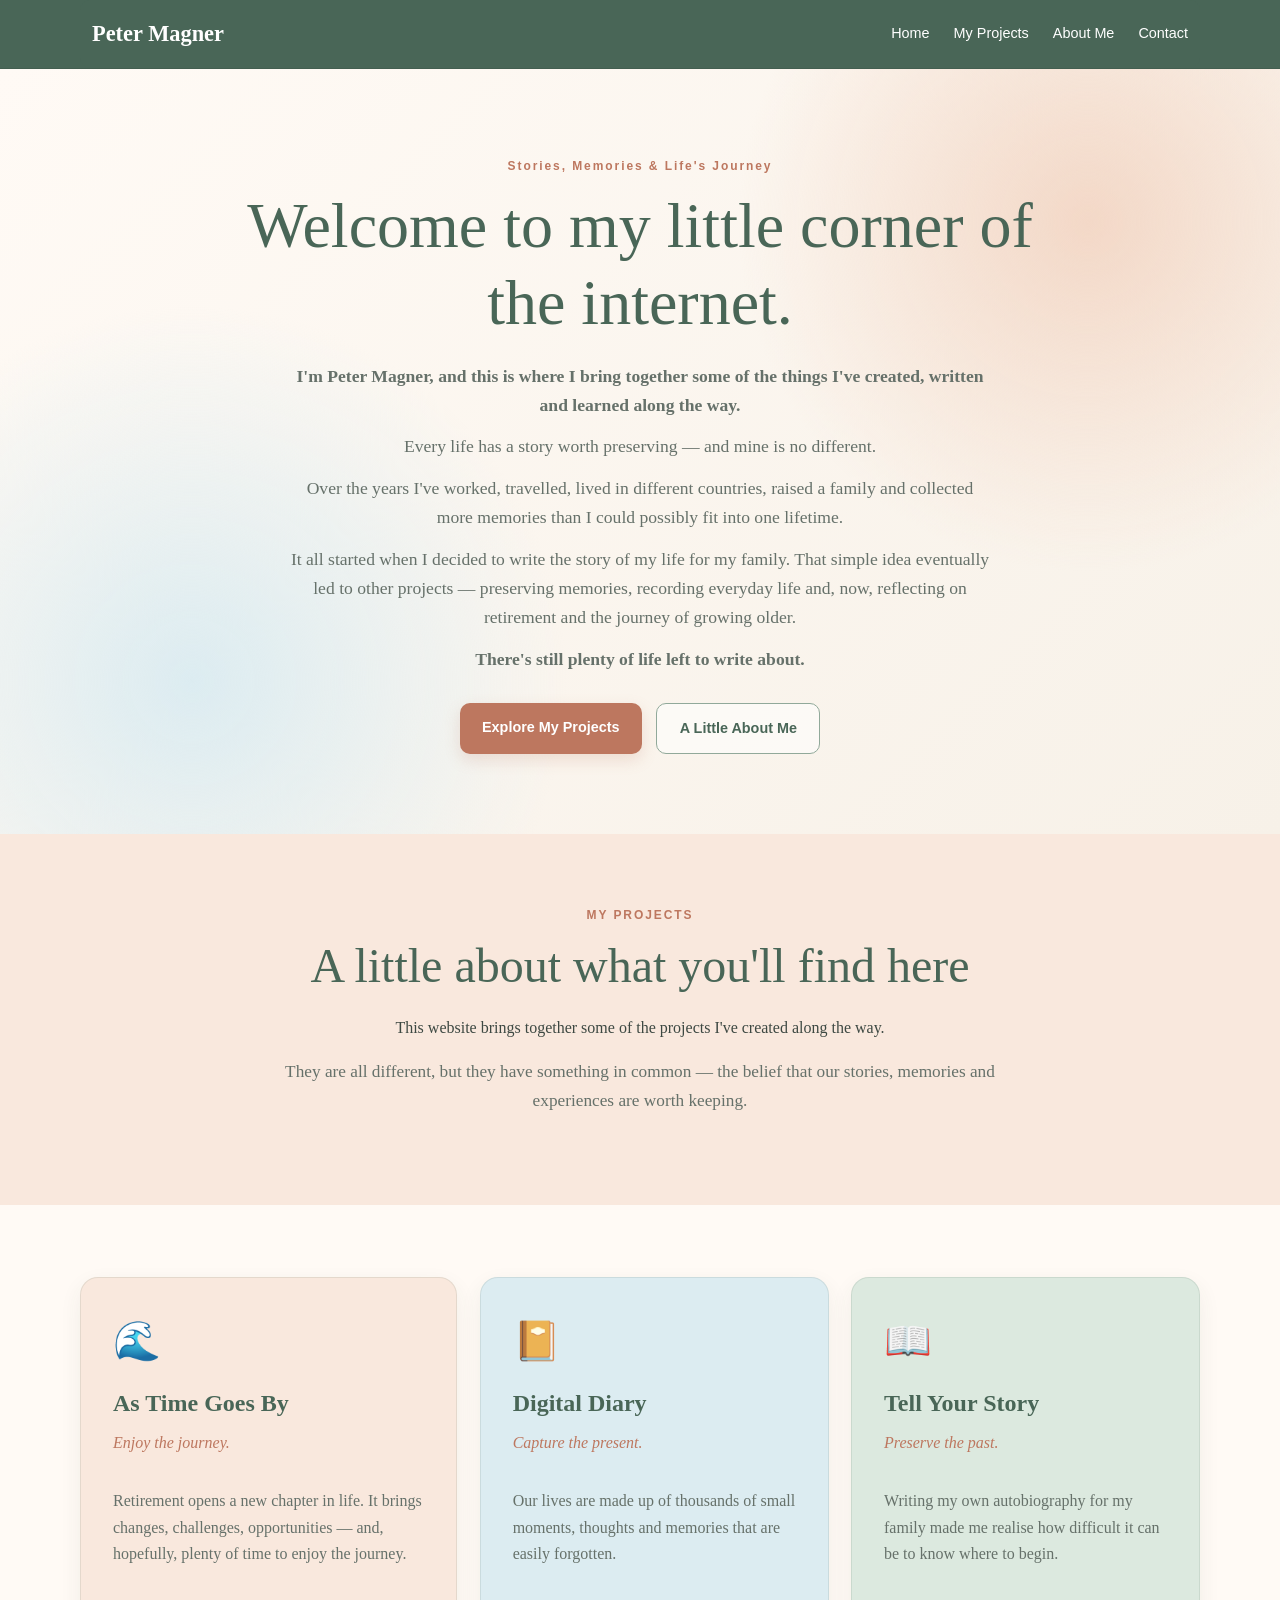
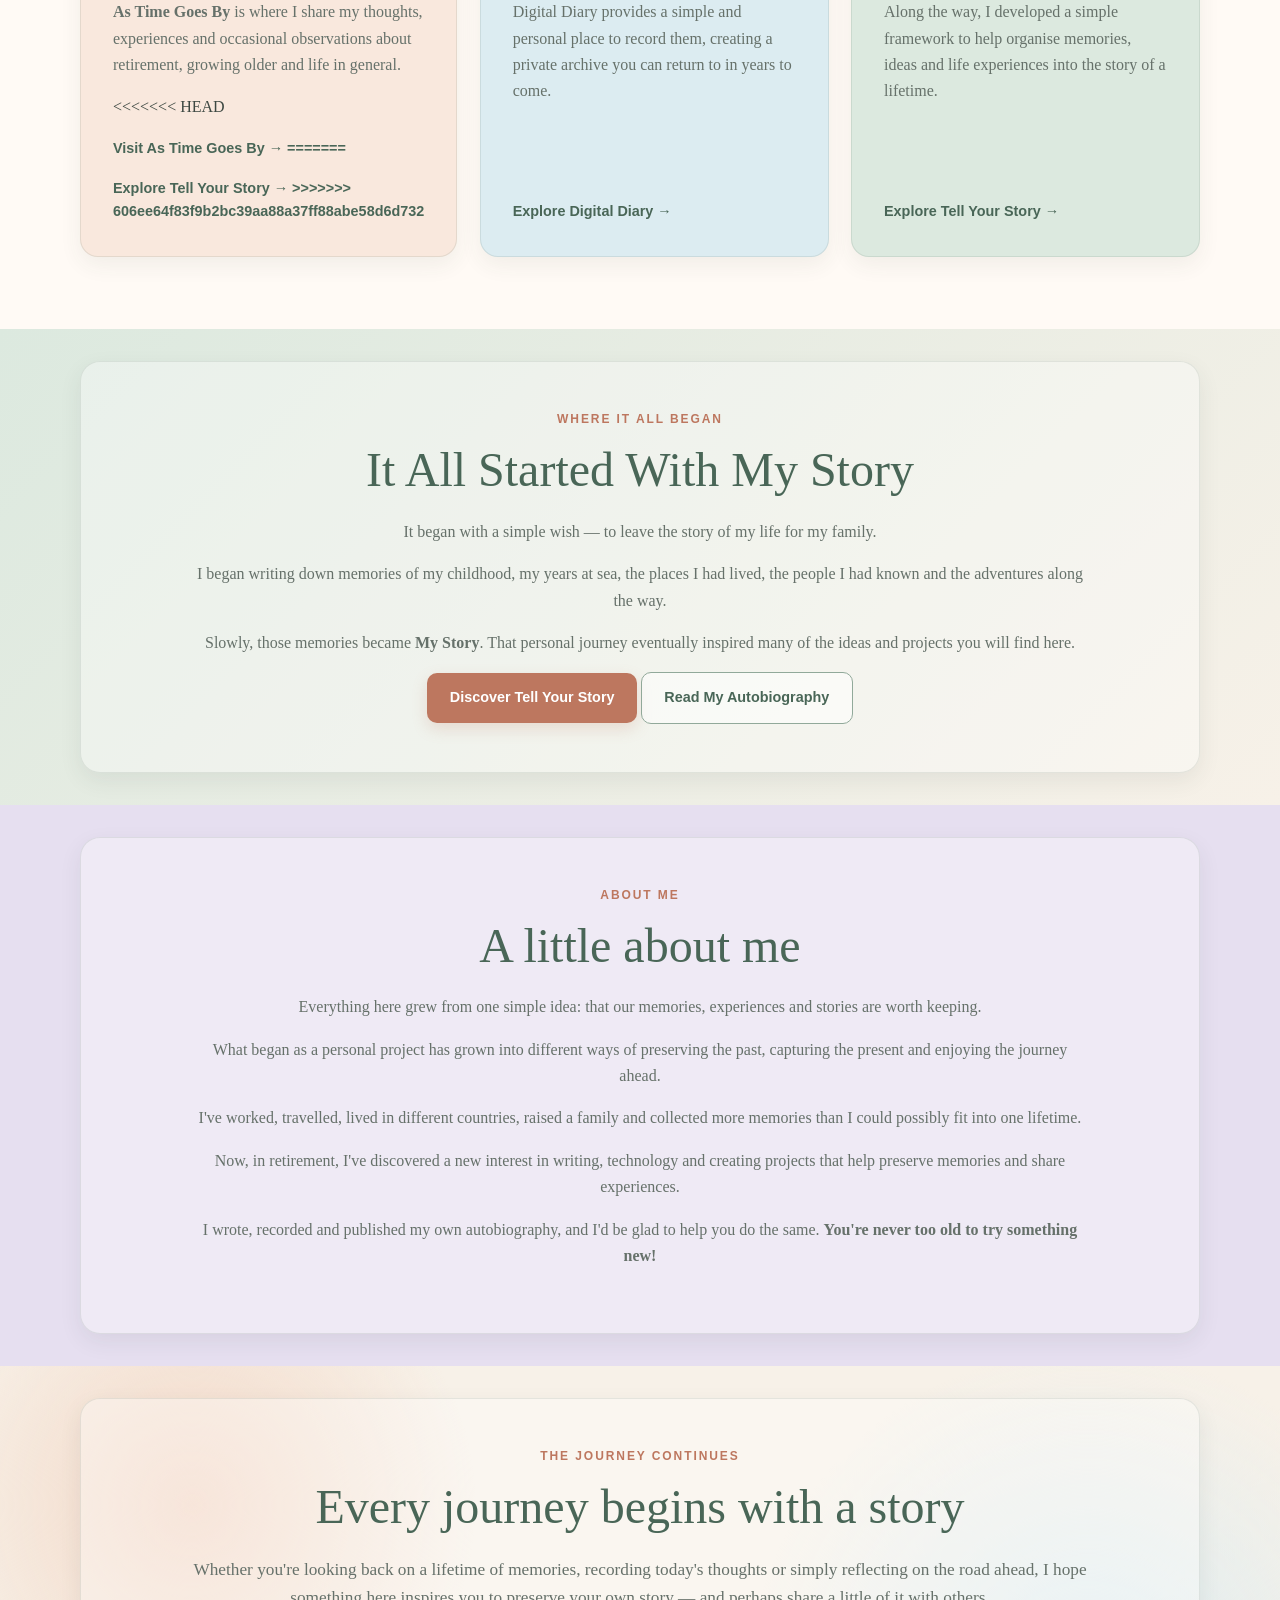
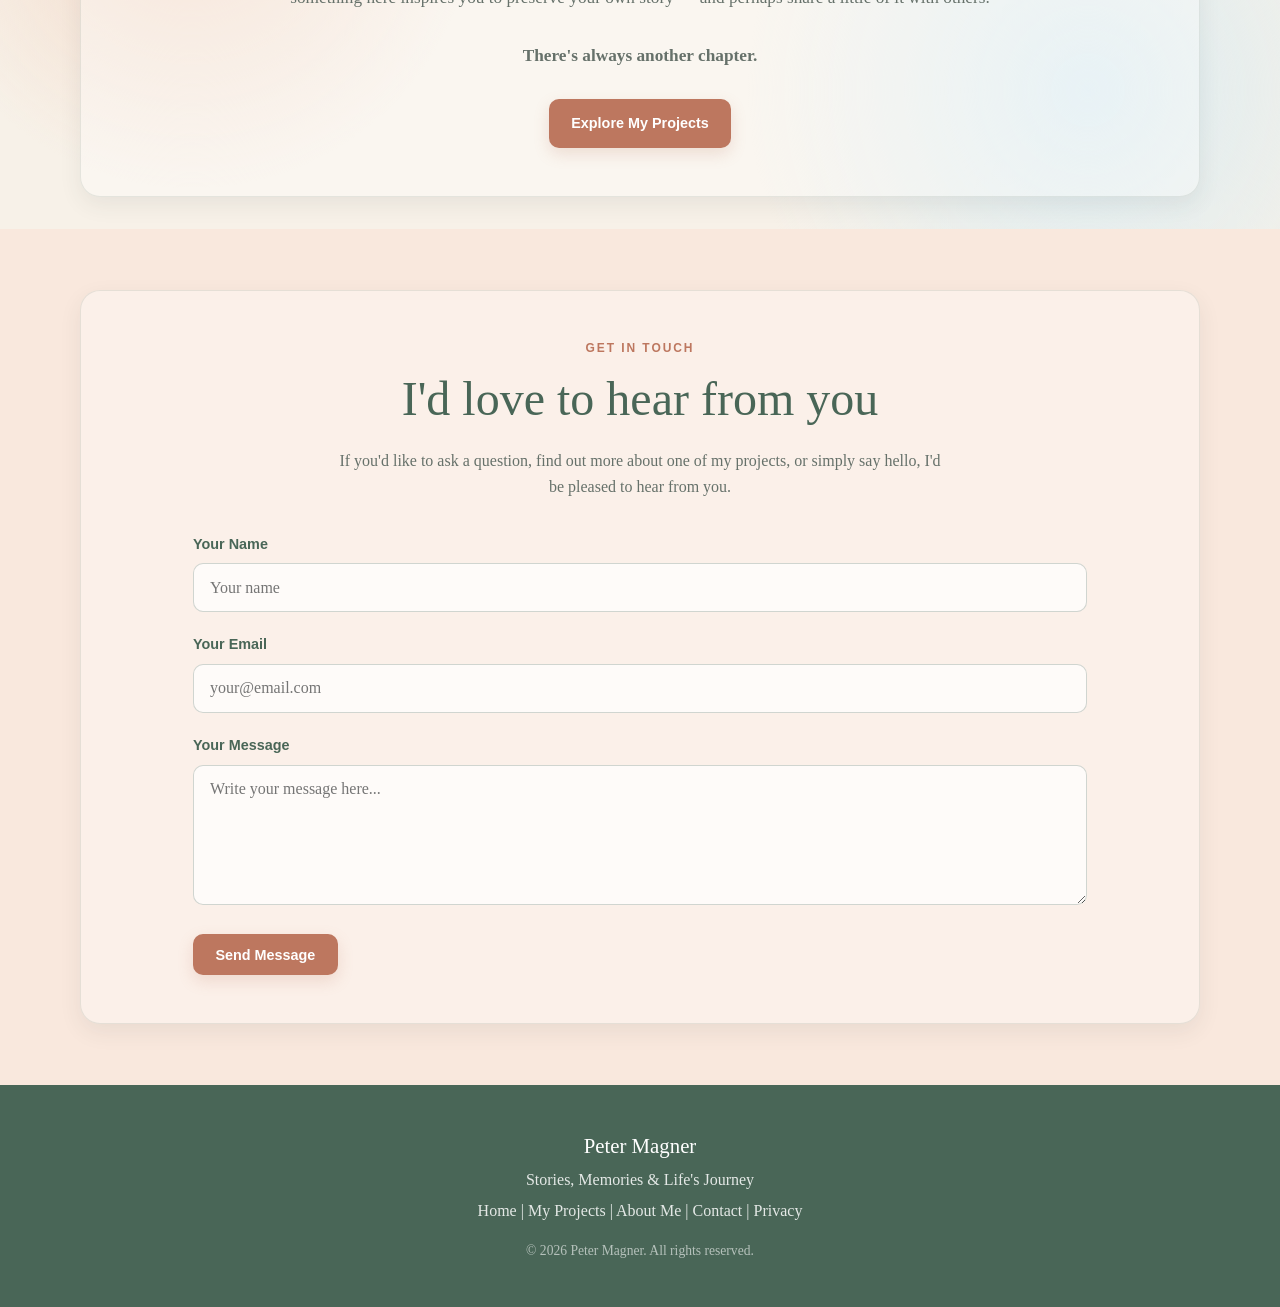
==== commit d646ddc5: "Merge remote changes and keep project card order" ====
--- a/index.html
+++ b/index.html
@@ -130,8 +130,13 @@
               and occasional observations about retirement, growing older and life in general.
             </p>
 
+<<<<<<< HEAD
             <a href="https://blog-1b30f3bf.fastapicloud.dev/" class="text-link">
               Visit As Time Goes By →
+=======
+            <a href="https://stories.petermagner.com/" class="text-link">
+              Explore Tell Your Story →
+>>>>>>> 606ee64f83f9b2bc39aa88a37ff88abe58d6d732
             </a>
           </article>
 
@@ -203,9 +208,10 @@
             eventually inspired many of the ideas and projects you will find here.
           </p>
 
-          <a href="https://pmnoos.github.io/autobiography-landing/" class="button button-primary">
+          <a href="https://stories.petermagner.com/" class="button button-primary">
             Discover Tell Your Story
           </a>
+          <a href="https://autobio-app.onrender.com/" class="button button-secondary">Read My Autobiography</a>
         </div>
       </div>
     </section>
@@ -239,8 +245,8 @@
           </p>
 
           <p>
-            I'm certainly not a professional programmer or a technology expert —
-            <strong>but I've learned that you're never too old to try something new!</strong>
+            I wrote, recorded and published my own autobiography, and I'd be glad to help you do the same.
+            <strong>You're never too old to try something new!</strong>
           </p>
         </div>
       </div>
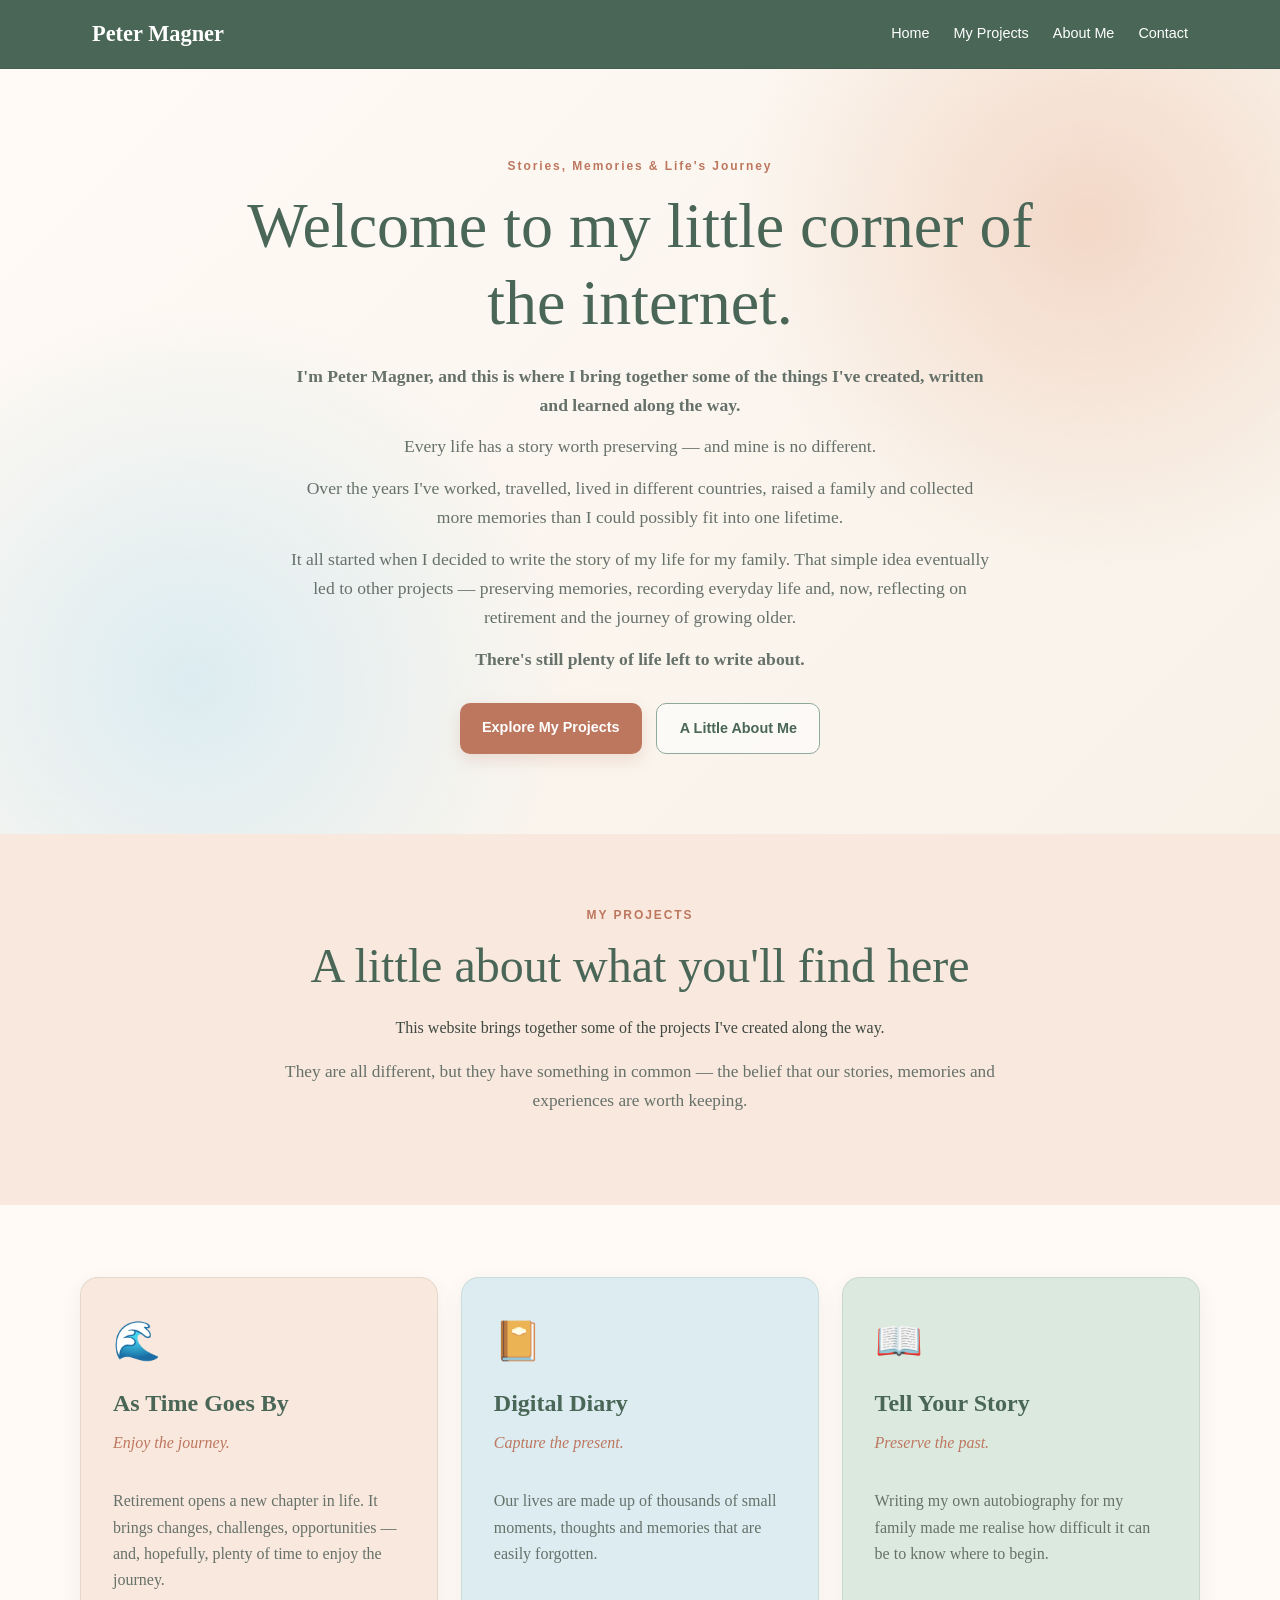
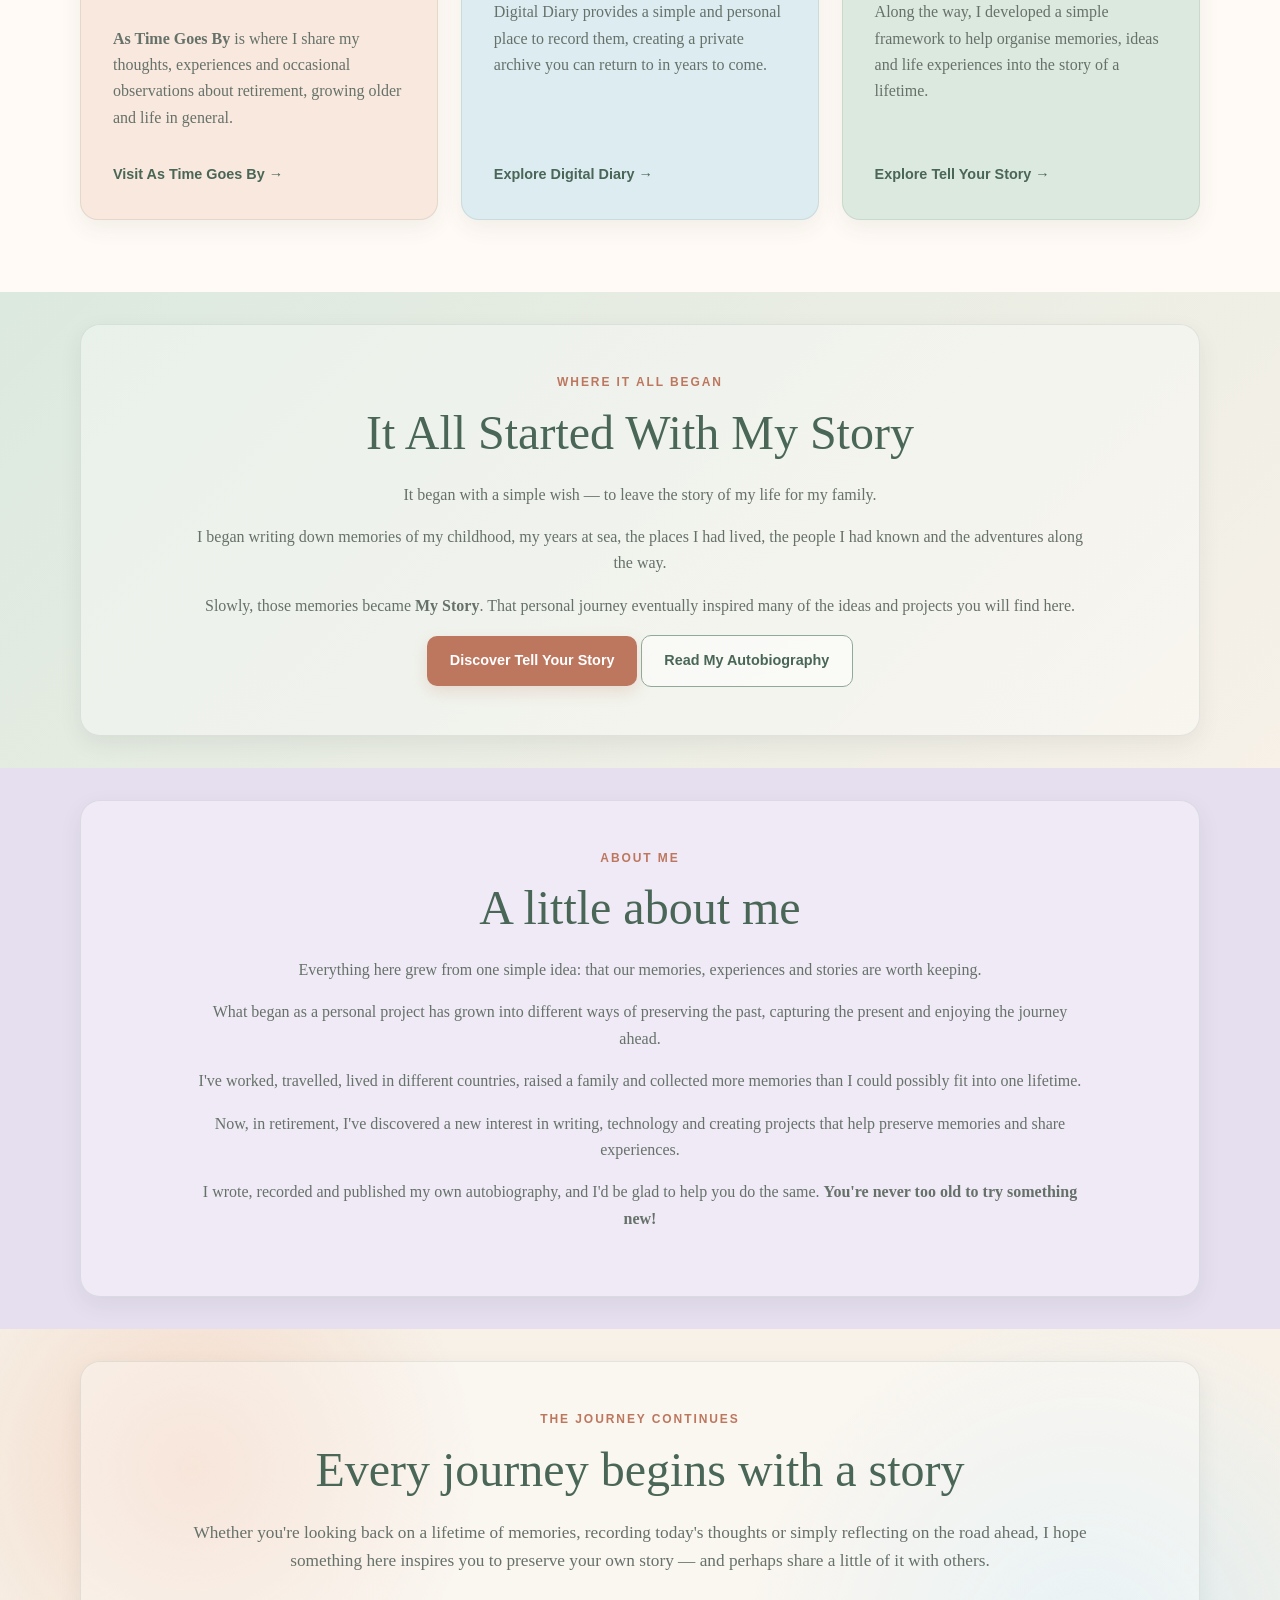
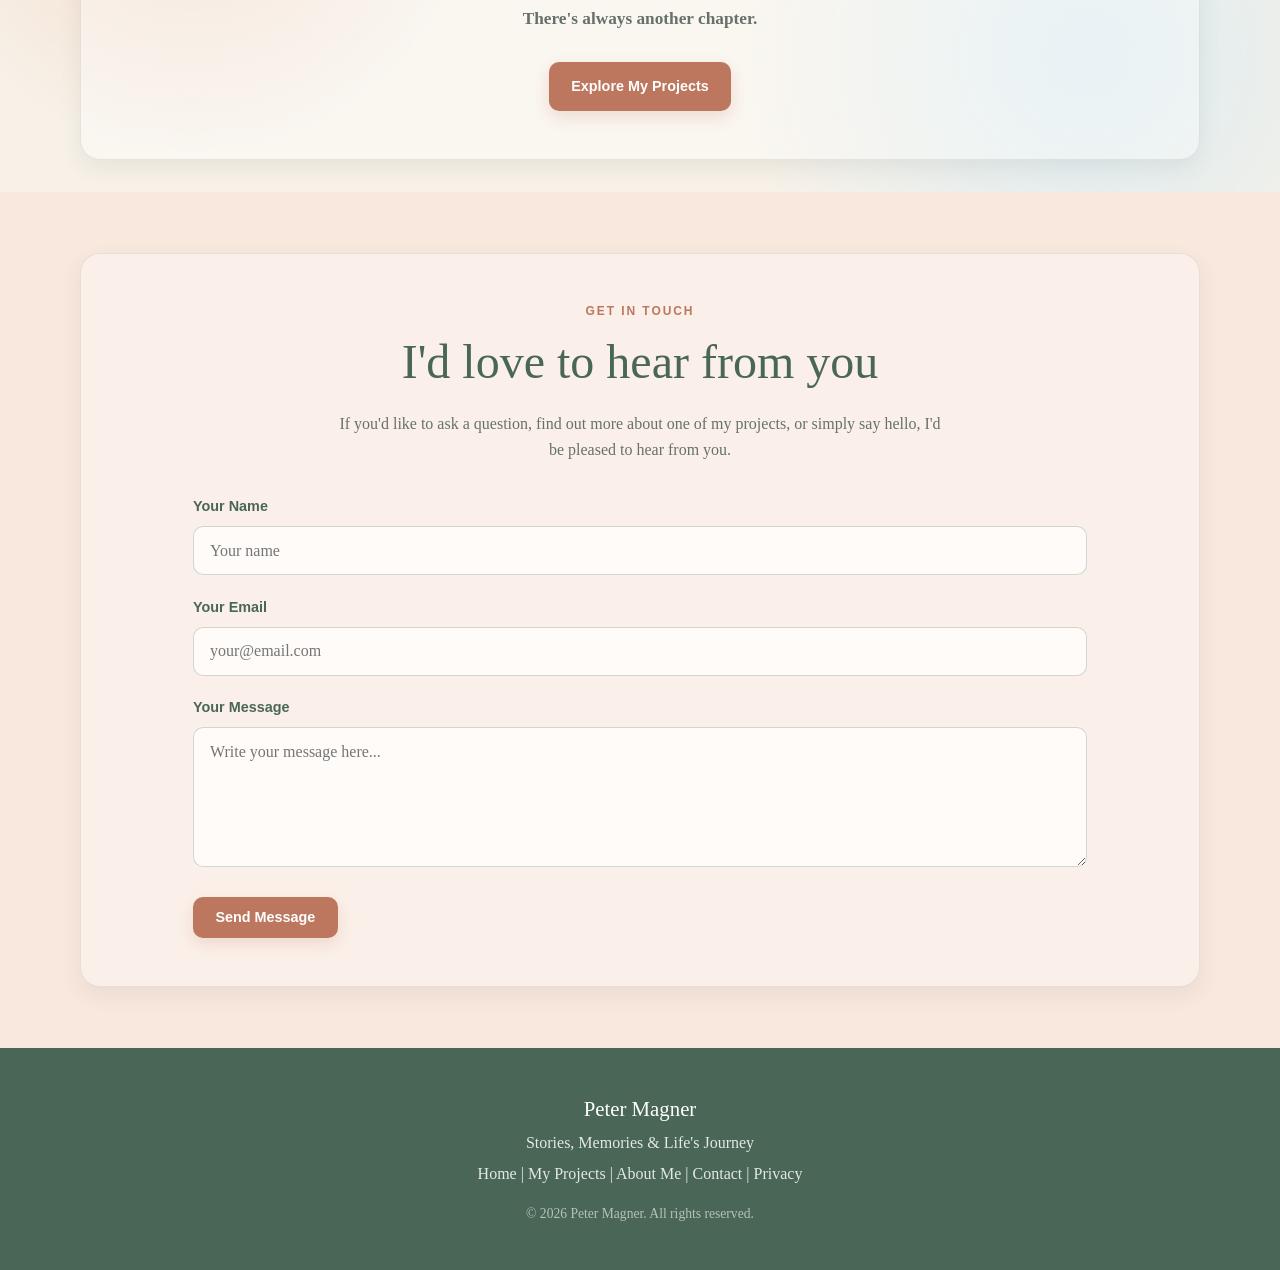
==== commit 83ea67ef: "Fix merge conflict markers and Tell Your Story link Co-authored-by: Copilot <223556219+Copilot@users" ====
--- a/index.html
+++ b/index.html
@@ -130,13 +130,8 @@
               and occasional observations about retirement, growing older and life in general.
             </p>
 
-<<<<<<< HEAD
             <a href="https://blog-1b30f3bf.fastapicloud.dev/" class="text-link">
               Visit As Time Goes By →
-=======
-            <a href="https://stories.petermagner.com/" class="text-link">
-              Explore Tell Your Story →
->>>>>>> 606ee64f83f9b2bc39aa88a37ff88abe58d6d732
             </a>
           </article>
 
@@ -177,7 +172,7 @@
               ideas and life experiences into the story of a lifetime.
             </p>
 
-            <a href="https://pmnoos.github.io/autobiography-landing/" class="text-link">
+            <a href="https://stories.petermagner.com/" class="text-link">
               Explore Tell Your Story →
             </a>
           </article>
